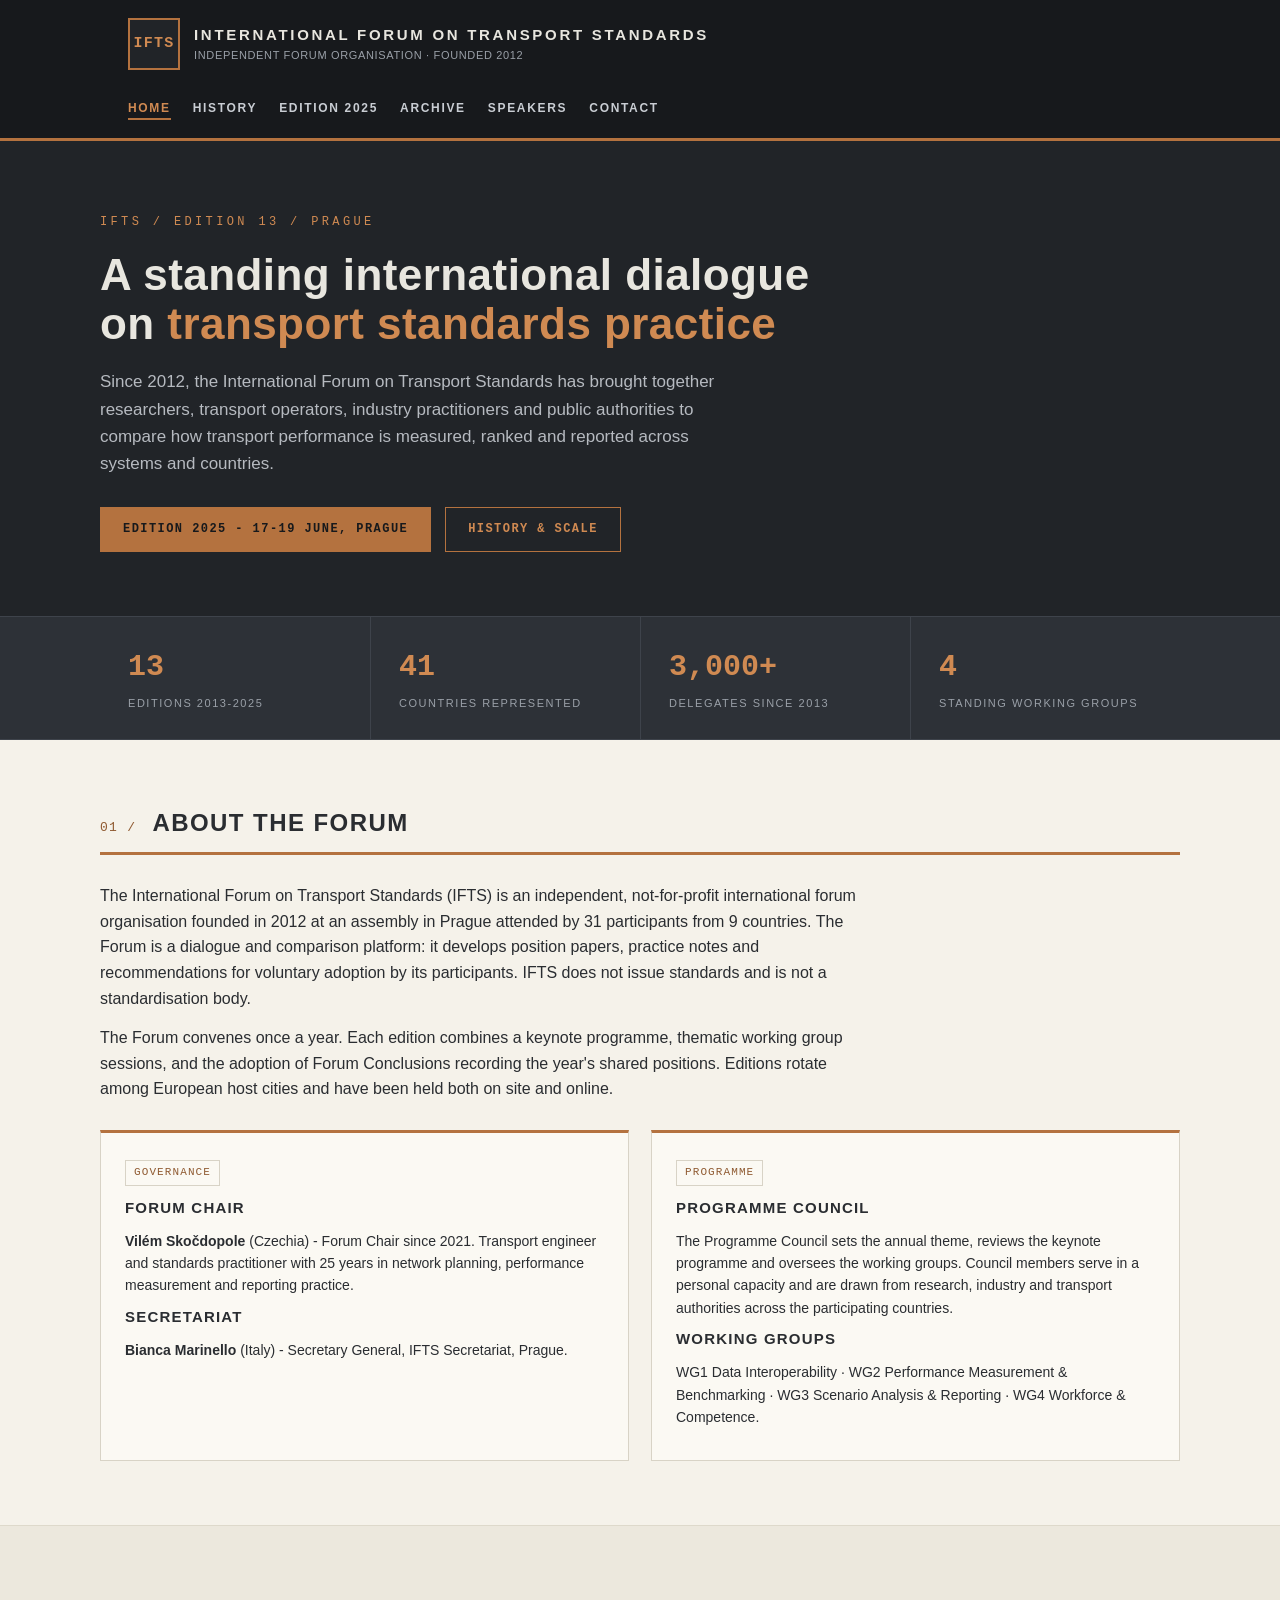
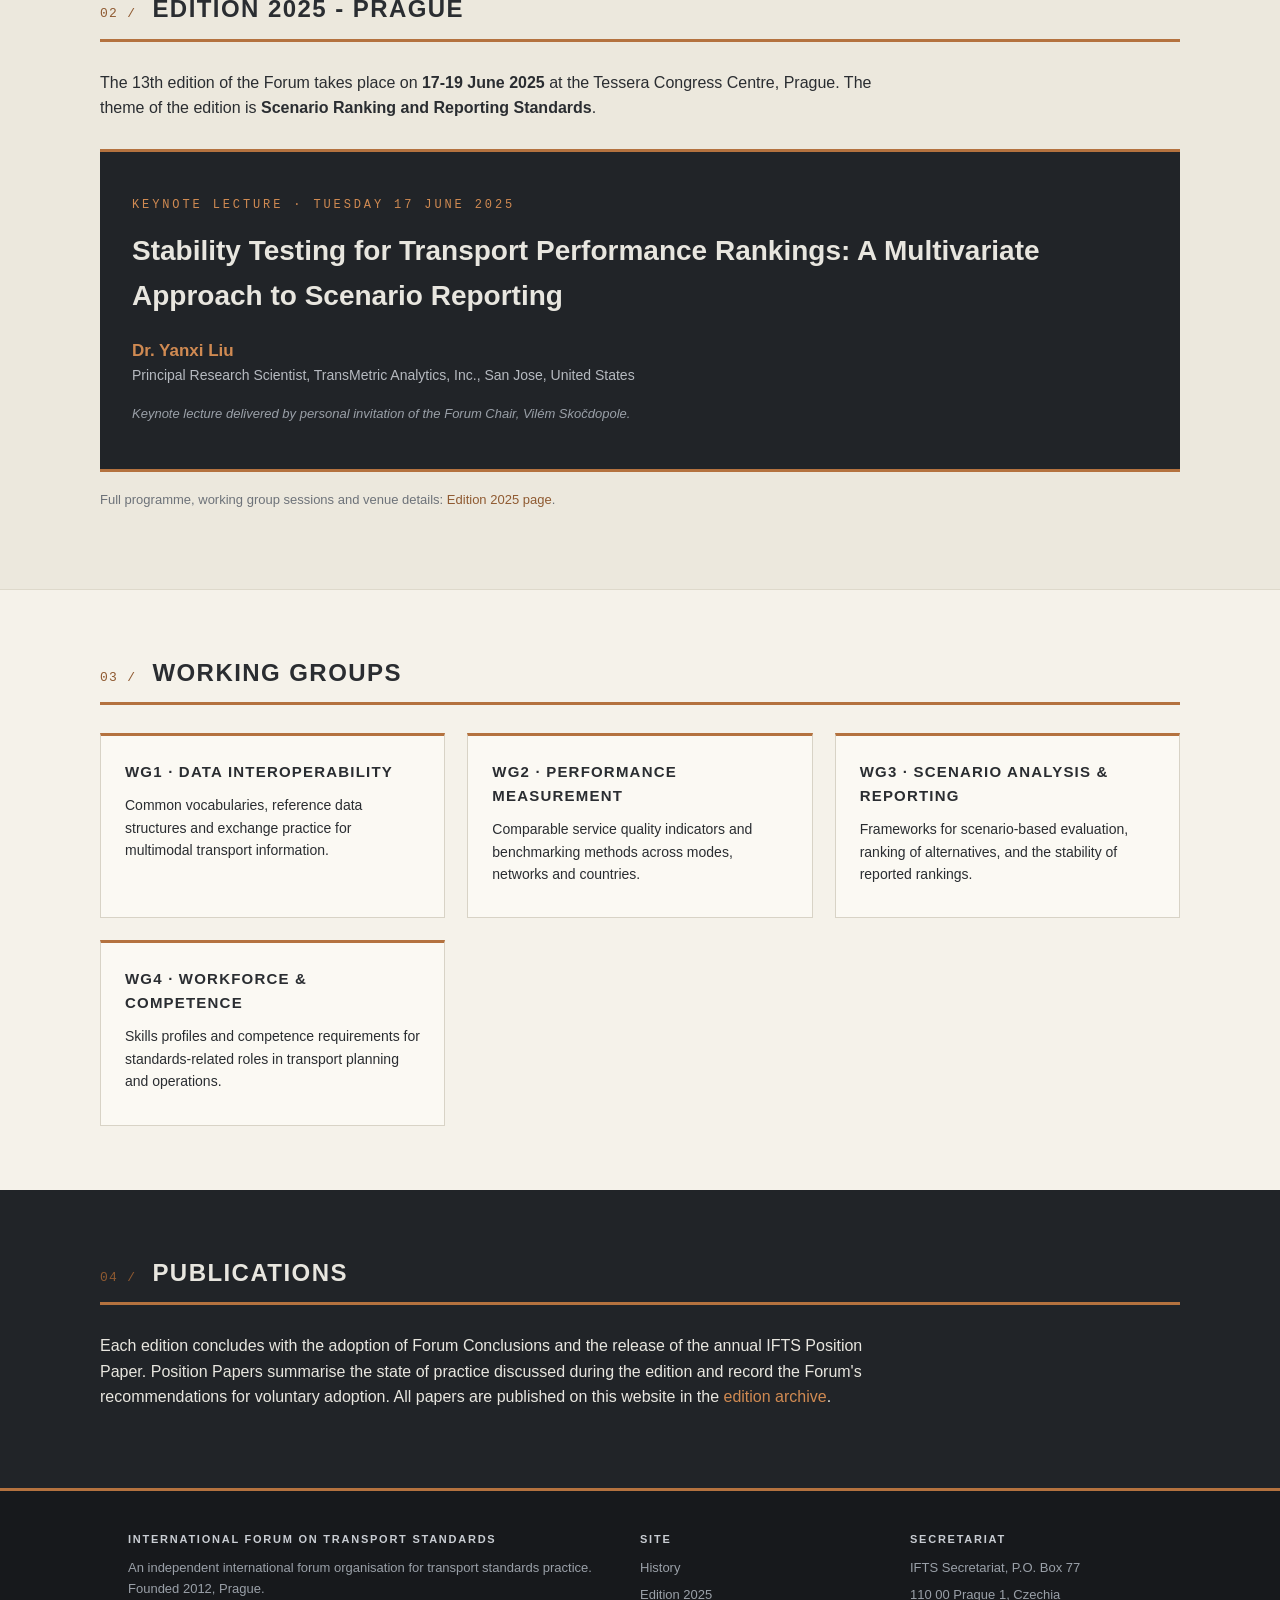
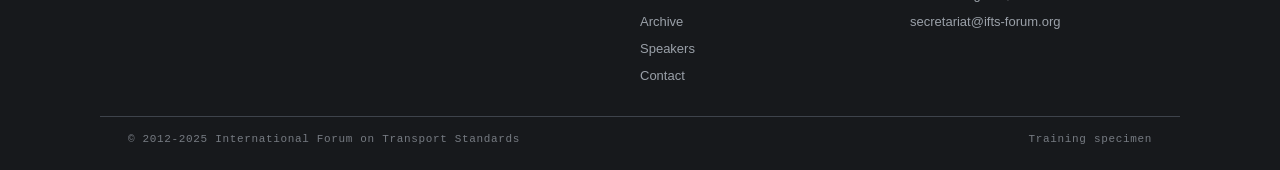
==== index.html @ 8f49fde5 "IFTS fictional forum site: 6 pages, noindex, CNAME ifts-forum.org" ====
<!DOCTYPE html>
<html lang="en">
<head>
  <meta charset="UTF-8">
  <meta name="robots" content="noindex, nofollow">
  <meta name="viewport" content="width=device-width, initial-scale=1.0">
  <title>IFTS - International Forum on Transport Standards</title>
  <meta name="description" content="International Forum on Transport Standards (IFTS) - an independent international forum organisation for transport standards practice. 13th edition, 17-19 June 2025, Prague.">
  <link rel="icon" type="image/svg+xml" href="favicon.svg">
  <link rel="stylesheet" href="style.css">
</head>
<body>

<header class="site-header">
  <div class="header-inner">
    <a class="brand" href="index.html">
      <div class="brand-mark">IFTS</div>
      <div class="brand-text">
        <div class="brand-name">International Forum on Transport Standards</div>
        <div class="brand-sub">Independent forum organisation &middot; Founded 2012</div>
      </div>
    </a>
    <nav class="site-nav">
      <ul>
        <li><a href="index.html" class="active">Home</a></li>
        <li><a href="history/">History</a></li>
        <li><a href="2025/">Edition 2025</a></li>
        <li><a href="archive/">Archive</a></li>
        <li><a href="speakers/">Speakers</a></li>
        <li><a href="contact/">Contact</a></li>
      </ul>
    </nav>
  </div>
</header>

<section class="hero">
  <div class="hero-inner">
    <div class="hero-kicker">IFTS / Edition 13 / Prague</div>
    <h1>A standing international dialogue on <span class="copper">transport standards practice</span></h1>
    <p class="lede">Since 2012, the International Forum on Transport Standards has brought together researchers, transport operators, industry practitioners and public authorities to compare how transport performance is measured, ranked and reported across systems and countries.</p>
    <div class="hero-actions">
      <a class="btn btn-solid" href="2025/">Edition 2025 - 17-19 June, Prague</a>
      <a class="btn" href="history/">History &amp; scale</a>
    </div>
  </div>
</section>

<div class="stats-strip">
  <div class="stats-inner">
    <div class="stat"><div class="num">13</div><div class="lbl">Editions 2013-2025</div></div>
    <div class="stat"><div class="num">41</div><div class="lbl">Countries represented</div></div>
    <div class="stat"><div class="num">3,000+</div><div class="lbl">Delegates since 2013</div></div>
    <div class="stat"><div class="num">4</div><div class="lbl">Standing working groups</div></div>
  </div>
</div>

<section class="section">
  <div class="section-inner">
    <div class="section-head">
      <span class="section-index">01 /</span>
      <h2 class="section-title">About the Forum</h2>
    </div>
    <p>The International Forum on Transport Standards (IFTS) is an independent, not-for-profit international forum organisation founded in 2012 at an assembly in Prague attended by 31 participants from 9 countries. The Forum is a dialogue and comparison platform: it develops position papers, practice notes and recommendations for voluntary adoption by its participants. IFTS does not issue standards and is not a standardisation body.</p>
    <p>The Forum convenes once a year. Each edition combines a keynote programme, thematic working group sessions, and the adoption of Forum Conclusions recording the year's shared positions. Editions rotate among European host cities and have been held both on site and online.</p>
    <div class="grid-2" style="margin-top: 28px;">
      <div class="card">
        <span class="tag">Governance</span>
        <h3>Forum Chair</h3>
        <p><strong>Vil&eacute;m Sko&#269;dopole</strong> (Czechia) - Forum Chair since 2021. Transport engineer and standards practitioner with 25 years in network planning, performance measurement and reporting practice.</p>
        <h3>Secretariat</h3>
        <p><strong>Bianca Marinello</strong> (Italy) - Secretary General, IFTS Secretariat, Prague.</p>
      </div>
      <div class="card">
        <span class="tag">Programme</span>
        <h3>Programme Council</h3>
        <p>The Programme Council sets the annual theme, reviews the keynote programme and oversees the working groups. Council members serve in a personal capacity and are drawn from research, industry and transport authorities across the participating countries.</p>
        <h3>Working groups</h3>
        <p>WG1 Data Interoperability &middot; WG2 Performance Measurement &amp; Benchmarking &middot; WG3 Scenario Analysis &amp; Reporting &middot; WG4 Workforce &amp; Competence.</p>
      </div>
    </div>
  </div>
</section>

<section class="section section-alt">
  <div class="section-inner">
    <div class="section-head">
      <span class="section-index">02 /</span>
      <h2 class="section-title">Edition 2025 - Prague</h2>
    </div>
    <p>The 13th edition of the Forum takes place on <strong>17-19 June 2025</strong> at the Tessera Congress Centre, Prague. The theme of the edition is <strong>Scenario Ranking and Reporting Standards</strong>.</p>
    <div class="keynote" style="margin-top: 28px;">
      <div class="k-label">Keynote lecture &middot; Tuesday 17 June 2025</div>
      <h2>Stability Testing for Transport Performance Rankings: A Multivariate Approach to Scenario Reporting</h2>
      <div class="k-person">Dr. Yanxi Liu</div>
      <div class="k-affil">Principal Research Scientist, TransMetric Analytics, Inc., San Jose, United States</div>
      <div class="k-note">Keynote lecture delivered by personal invitation of the Forum Chair, Vil&eacute;m Sko&#269;dopole.</div>
    </div>
    <p class="small muted" style="margin-top: 18px;">Full programme, working group sessions and venue details: <a href="2025/">Edition 2025 page</a>.</p>
  </div>
</section>

<section class="section">
  <div class="section-inner">
    <div class="section-head">
      <span class="section-index">03 /</span>
      <h2 class="section-title">Working Groups</h2>
    </div>
    <div class="grid-3">
      <div class="card">
        <h3>WG1 &middot; Data Interoperability</h3>
        <p>Common vocabularies, reference data structures and exchange practice for multimodal transport information.</p>
      </div>
      <div class="card">
        <h3>WG2 &middot; Performance Measurement</h3>
        <p>Comparable service quality indicators and benchmarking methods across modes, networks and countries.</p>
      </div>
      <div class="card">
        <h3>WG3 &middot; Scenario Analysis &amp; Reporting</h3>
        <p>Frameworks for scenario-based evaluation, ranking of alternatives, and the stability of reported rankings.</p>
      </div>
      <div class="card">
        <h3>WG4 &middot; Workforce &amp; Competence</h3>
        <p>Skills profiles and competence requirements for standards-related roles in transport planning and operations.</p>
      </div>
    </div>
  </div>
</section>

<section class="section section-dark">
  <div class="section-inner">
    <div class="section-head">
      <span class="section-index">04 /</span>
      <h2 class="section-title">Publications</h2>
    </div>
    <p>Each edition concludes with the adoption of Forum Conclusions and the release of the annual IFTS Position Paper. Position Papers summarise the state of practice discussed during the edition and record the Forum's recommendations for voluntary adoption. All papers are published on this website in the <a href="archive/" style="color:#d08a52;">edition archive</a>.</p>
  </div>
</section>

<footer class="site-footer">
  <div class="footer-inner">
    <div>
      <h4>International Forum on Transport Standards</h4>
      <p>An independent international forum organisation for transport standards practice. Founded 2012, Prague.</p>
    </div>
    <div>
      <h4>Site</h4>
      <ul>
        <li><a href="history/">History</a></li>
        <li><a href="2025/">Edition 2025</a></li>
        <li><a href="archive/">Archive</a></li>
        <li><a href="speakers/">Speakers</a></li>
        <li><a href="contact/">Contact</a></li>
      </ul>
    </div>
    <div>
      <h4>Secretariat</h4>
      <ul>
        <li>IFTS Secretariat, P.O. Box 77</li>
        <li>110 00 Prague 1, Czechia</li>
        <li><a href="mailto:secretariat@ifts-forum.org">secretariat@ifts-forum.org</a></li>
      </ul>
    </div>
  </div>
  <div class="footer-bottom">
    <span>&copy; 2012-2025 International Forum on Transport Standards</span>
    <span>Training specimen</span>
  </div>
</footer>

</body>
</html>
---- style.css ----
/* IFTS - International Forum on Transport Standards
   Design system: dark graphite + copper. Independent of all sibling sites. */

:root {
  --ink: #212428;
  --ink-2: #17191c;
  --ink-soft: #2d3137;
  --line: #3e434b;
  --paper: #f5f2ea;
  --paper-soft: #ece8dd;
  --card: #fbf9f3;
  --copper: #b4723f;
  --copper-bright: #d08a52;
  --copper-dim: #8f5a31;
  --text: #2a2d31;
  --muted: #6d7279;
  --mono: "SF Mono", "Menlo", "Consolas", monospace;
  --sans: "Avenir Next", "Segoe UI", "Helvetica Neue", Helvetica, Arial, sans-serif;
}

* { margin: 0; padding: 0; box-sizing: border-box; }

html { scroll-behavior: smooth; }

body {
  font-family: var(--sans);
  background: var(--paper);
  color: var(--text);
  line-height: 1.6;
  font-size: 16px;
}

a { color: var(--copper-dim); text-decoration: none; }
a:hover { color: var(--copper-bright); }

/* ---------- Header ---------- */

.site-header {
  background: var(--ink-2);
  border-bottom: 3px solid var(--copper);
}

.header-inner {
  max-width: 1080px;
  margin: 0 auto;
  padding: 18px 28px;
  display: flex;
  align-items: center;
  justify-content: space-between;
  gap: 24px;
  flex-wrap: wrap;
}

.brand { display: flex; align-items: center; gap: 14px; }

.brand-mark {
  width: 52px; height: 52px;
  border: 2px solid var(--copper);
  display: flex; align-items: center; justify-content: center;
  font-family: var(--mono);
  font-weight: 700;
  font-size: 15px;
  letter-spacing: 0.08em;
  color: var(--copper-bright);
  background: var(--ink);
}

.brand-text .brand-name {
  font-size: 15px;
  font-weight: 700;
  letter-spacing: 0.18em;
  color: #e8e6df;
  text-transform: uppercase;
}

.brand-text .brand-sub {
  font-size: 11px;
  letter-spacing: 0.06em;
  color: #9aa0a8;
  text-transform: uppercase;
}

.site-nav ul {
  list-style: none;
  display: flex;
  gap: 22px;
  flex-wrap: wrap;
}

.site-nav a {
  color: #c9cdd3;
  font-size: 12px;
  font-weight: 600;
  letter-spacing: 0.14em;
  text-transform: uppercase;
  padding-bottom: 3px;
  border-bottom: 2px solid transparent;
}

.site-nav a:hover { color: var(--copper-bright); }
.site-nav a.active { color: var(--copper-bright); border-bottom-color: var(--copper); }

/* ---------- Hero ---------- */

.hero {
  background: var(--ink);
  color: #e8e6df;
  padding: 72px 28px 64px;
}

.hero-inner { max-width: 1080px; margin: 0 auto; }

.hero-kicker {
  font-family: var(--mono);
  font-size: 12px;
  letter-spacing: 0.28em;
  text-transform: uppercase;
  color: var(--copper-bright);
  margin-bottom: 18px;
}

.hero h1 {
  font-size: 44px;
  line-height: 1.12;
  font-weight: 700;
  letter-spacing: 0.01em;
  max-width: 760px;
}

.hero h1 .copper { color: var(--copper-bright); }

.hero p.lede {
  margin-top: 20px;
  max-width: 640px;
  color: #b6bac0;
  font-size: 17px;
}

.hero-actions { margin-top: 30px; display: flex; gap: 14px; flex-wrap: wrap; }

.btn {
  display: inline-block;
  font-family: var(--mono);
  font-size: 12px;
  font-weight: 700;
  letter-spacing: 0.12em;
  text-transform: uppercase;
  padding: 12px 22px;
  border: 1px solid var(--copper);
  color: var(--copper-bright);
  background: transparent;
}

.btn:hover { background: var(--copper); color: #17191c; }

.btn-solid { background: var(--copper); color: #17191c; }
.btn-solid:hover { background: var(--copper-bright); }

/* ---------- Stats strip ---------- */

.stats-strip {
  background: var(--ink-soft);
  border-top: 1px solid var(--line);
  border-bottom: 1px solid var(--line);
}

.stats-inner {
  max-width: 1080px;
  margin: 0 auto;
  display: grid;
  grid-template-columns: repeat(4, 1fr);
}

.stat { padding: 26px 28px; border-left: 1px solid var(--line); }
.stat:first-child { border-left: none; }

.stat .num {
  font-family: var(--mono);
  font-size: 30px;
  font-weight: 700;
  color: var(--copper-bright);
}

.stat .lbl {
  font-size: 11px;
  letter-spacing: 0.14em;
  text-transform: uppercase;
  color: #9aa0a8;
  margin-top: 4px;
}

/* ---------- Sections ---------- */

.section { padding: 64px 28px; }

.section-alt { background: var(--paper-soft); border-top: 1px solid #ded9cb; border-bottom: 1px solid #ded9cb; }

.section-dark { background: var(--ink); color: #e8e6df; }

.section-inner { max-width: 1080px; margin: 0 auto; }

.section-head {
  display: flex;
  align-items: baseline;
  gap: 16px;
  border-bottom: 3px solid var(--copper);
  padding-bottom: 10px;
  margin-bottom: 28px;
}

.section-index {
  font-family: var(--mono);
  font-size: 13px;
  color: var(--copper-dim);
  letter-spacing: 0.1em;
}

.section-title {
  font-size: 24px;
  font-weight: 700;
  letter-spacing: 0.06em;
  text-transform: uppercase;
  color: var(--text);
}

.section-dark .section-title { color: #e8e6df; }

.section p { max-width: 780px; margin-bottom: 14px; }

/* ---------- Cards & grids ---------- */

.grid-2 { display: grid; grid-template-columns: 1fr 1fr; gap: 22px; }
.grid-3 { display: grid; grid-template-columns: repeat(3, 1fr); gap: 22px; }

.card {
  background: var(--card);
  border: 1px solid #d8d3c6;
  border-top: 3px solid var(--copper);
  padding: 24px;
}

.card-dark {
  background: var(--ink-soft);
  border: 1px solid var(--line);
  border-top: 3px solid var(--copper);
  padding: 24px;
}

.card h3 {
  font-size: 15px;
  letter-spacing: 0.08em;
  text-transform: uppercase;
  color: var(--text);
  margin-bottom: 10px;
}

.card-dark h3 { color: #e8e6df; }

.card p { font-size: 14px; margin-bottom: 8px; }

.tag {
  display: inline-block;
  font-family: var(--mono);
  font-size: 11px;
  letter-spacing: 0.1em;
  text-transform: uppercase;
  color: var(--copper-dim);
  border: 1px solid #d8d3c6;
  padding: 3px 8px;
  margin-bottom: 10px;
}

/* ---------- Tables ---------- */

.table-wrap { overflow-x: auto; }

table.standard {
  width: 100%;
  border-collapse: collapse;
  font-size: 14px;
}

table.standard th {
  font-family: var(--mono);
  font-size: 11px;
  letter-spacing: 0.12em;
  text-transform: uppercase;
  text-align: left;
  color: #e8e6df;
  background: var(--ink-soft);
  padding: 12px 14px;
  border-bottom: 3px solid var(--copper);
}

table.standard td {
  padding: 12px 14px;
  border-bottom: 1px solid #ded9cb;
  vertical-align: top;
}

table.standard tr:nth-child(even) td { background: var(--card); }

td .year {
  font-family: var(--mono);
  font-weight: 700;
  color: var(--copper-dim);
}

/* ---------- Keynote block ---------- */

.keynote {
  background: var(--ink);
  color: #e8e6df;
  border-top: 3px solid var(--copper);
  border-bottom: 3px solid var(--copper);
  padding: 44px 32px;
}

.keynote .k-label {
  font-family: var(--mono);
  font-size: 12px;
  letter-spacing: 0.24em;
  text-transform: uppercase;
  color: var(--copper-bright);
}

.keynote h2 { font-size: 28px; margin: 14px 0 6px; }

.keynote .k-person {
  font-size: 17px;
  color: var(--copper-bright);
  font-weight: 700;
  margin-top: 18px;
}

.keynote .k-affil { font-size: 14px; color: #b6bac0; }

.keynote .k-note {
  margin-top: 18px;
  font-size: 13px;
  color: #9aa0a8;
  font-style: italic;
}

/* ---------- Program ---------- */

.program-day { margin-bottom: 26px; }

.program-day h3 {
  font-size: 15px;
  letter-spacing: 0.1em;
  text-transform: uppercase;
  padding: 10px 14px;
  background: var(--ink-soft);
  color: #e8e6df;
  border-left: 4px solid var(--copper);
}

.program-day table td:first-child {
  font-family: var(--mono);
  font-size: 13px;
  color: var(--copper-dim);
  white-space: nowrap;
  width: 110px;
}

/* ---------- Contact ---------- */

.contact-block {
  background: var(--card);
  border: 1px solid #d8d3c6;
  border-top: 3px solid var(--copper);
  padding: 28px;
  margin-bottom: 22px;
}

.contact-block h3 {
  font-size: 14px;
  letter-spacing: 0.1em;
  text-transform: uppercase;
  margin-bottom: 12px;
}

.contact-block .mono { font-family: var(--mono); font-size: 14px; }

/* ---------- Footer ---------- */

.site-footer {
  background: var(--ink-2);
  color: #9aa0a8;
  border-top: 3px solid var(--copper);
  font-size: 13px;
}

.footer-inner {
  max-width: 1080px;
  margin: 0 auto;
  padding: 40px 28px 24px;
  display: grid;
  grid-template-columns: 2fr 1fr 1fr;
  gap: 28px;
}

.footer-inner h4 {
  font-size: 11px;
  letter-spacing: 0.16em;
  text-transform: uppercase;
  color: #c9cdd3;
  margin-bottom: 10px;
}

.footer-inner a { color: #9aa0a8; }
.footer-inner a:hover { color: var(--copper-bright); }
.footer-inner ul { list-style: none; }
.footer-inner li { margin-bottom: 6px; }

.footer-bottom {
  border-top: 1px solid var(--line);
  max-width: 1080px;
  margin: 0 auto;
  padding: 14px 28px 22px;
  display: flex;
  justify-content: space-between;
  gap: 16px;
  flex-wrap: wrap;
  font-family: var(--mono);
  font-size: 11px;
  letter-spacing: 0.06em;
  color: #767b82;
}

/* ---------- Utilities ---------- */

.muted { color: var(--muted); }
.mono { font-family: var(--mono); }
.small { font-size: 13px; }
.mt-0 { margin-top: 0; }
.mb-0 { margin-bottom: 0; }

@media (max-width: 860px) {
  .stats-inner { grid-template-columns: repeat(2, 1fr); }
  .grid-2, .grid-3 { grid-template-columns: 1fr; }
  .footer-inner { grid-template-columns: 1fr; }
  .hero h1 { font-size: 32px; }
}
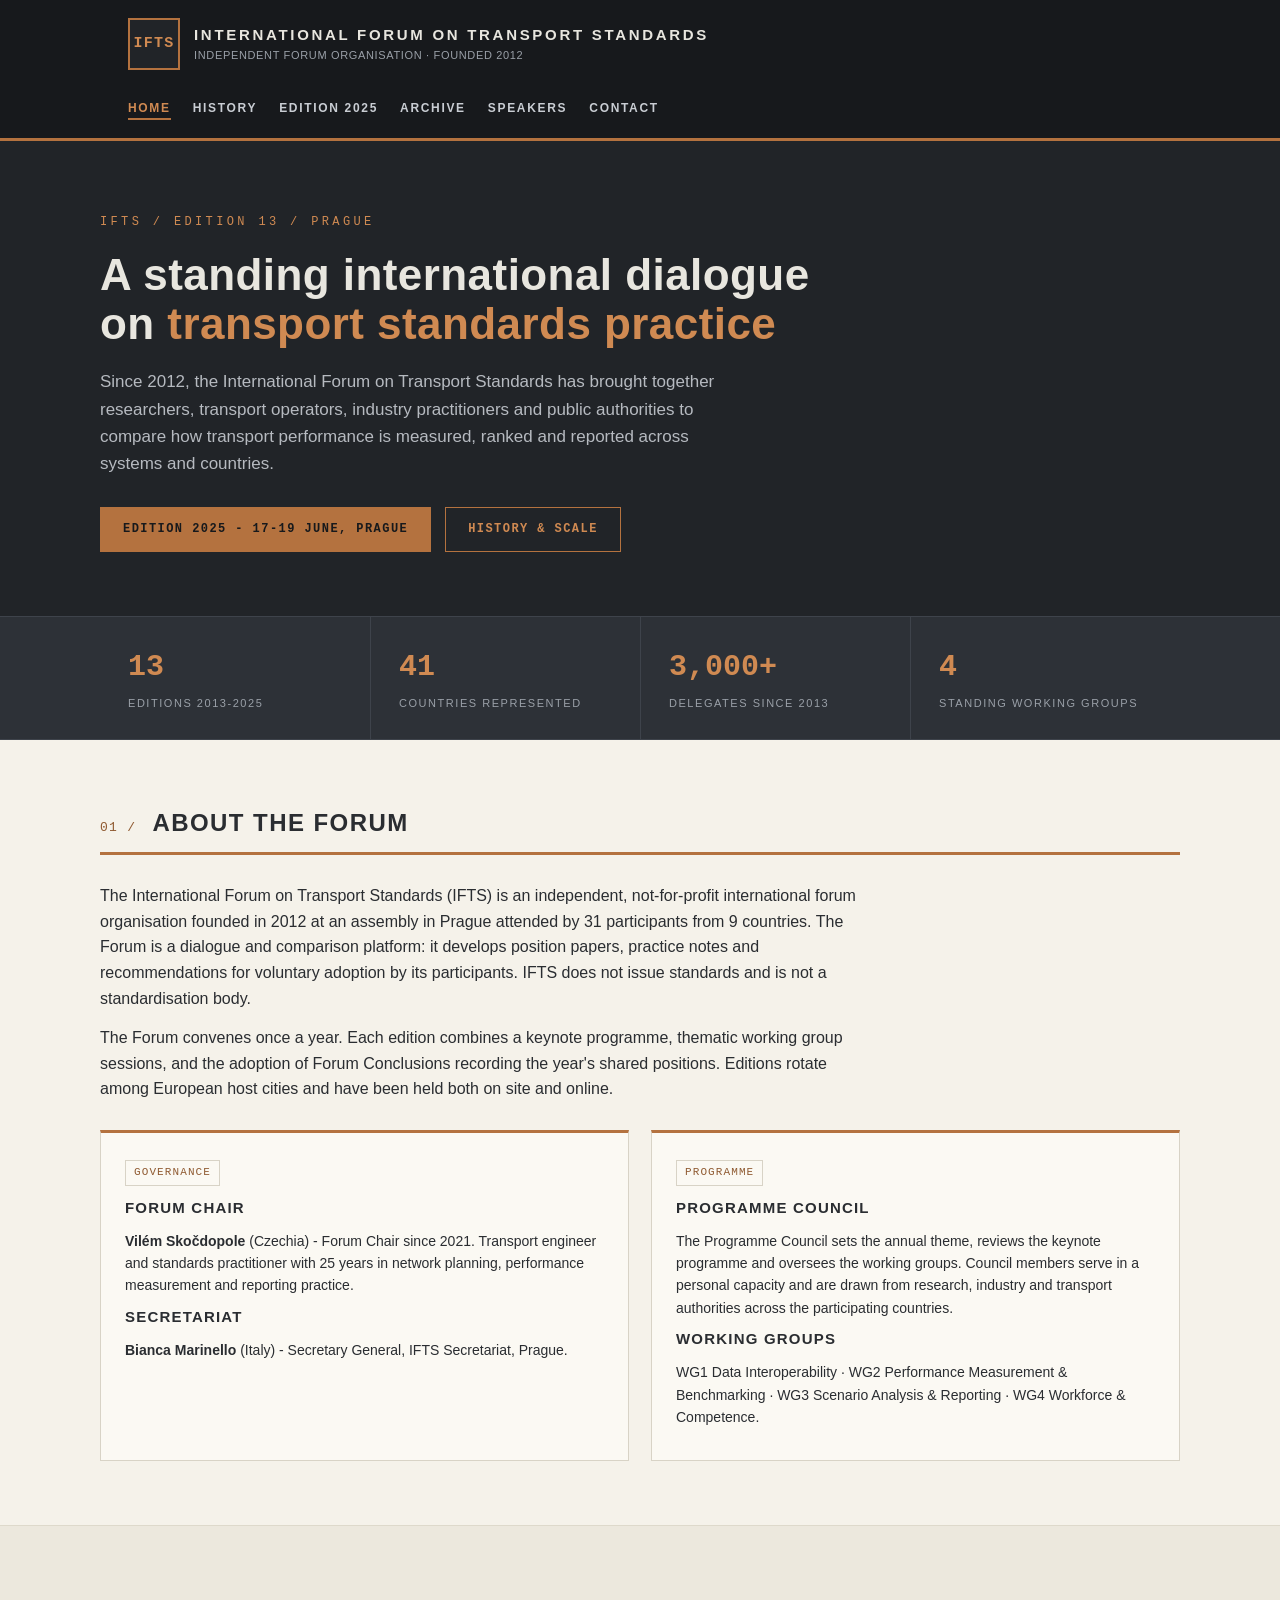
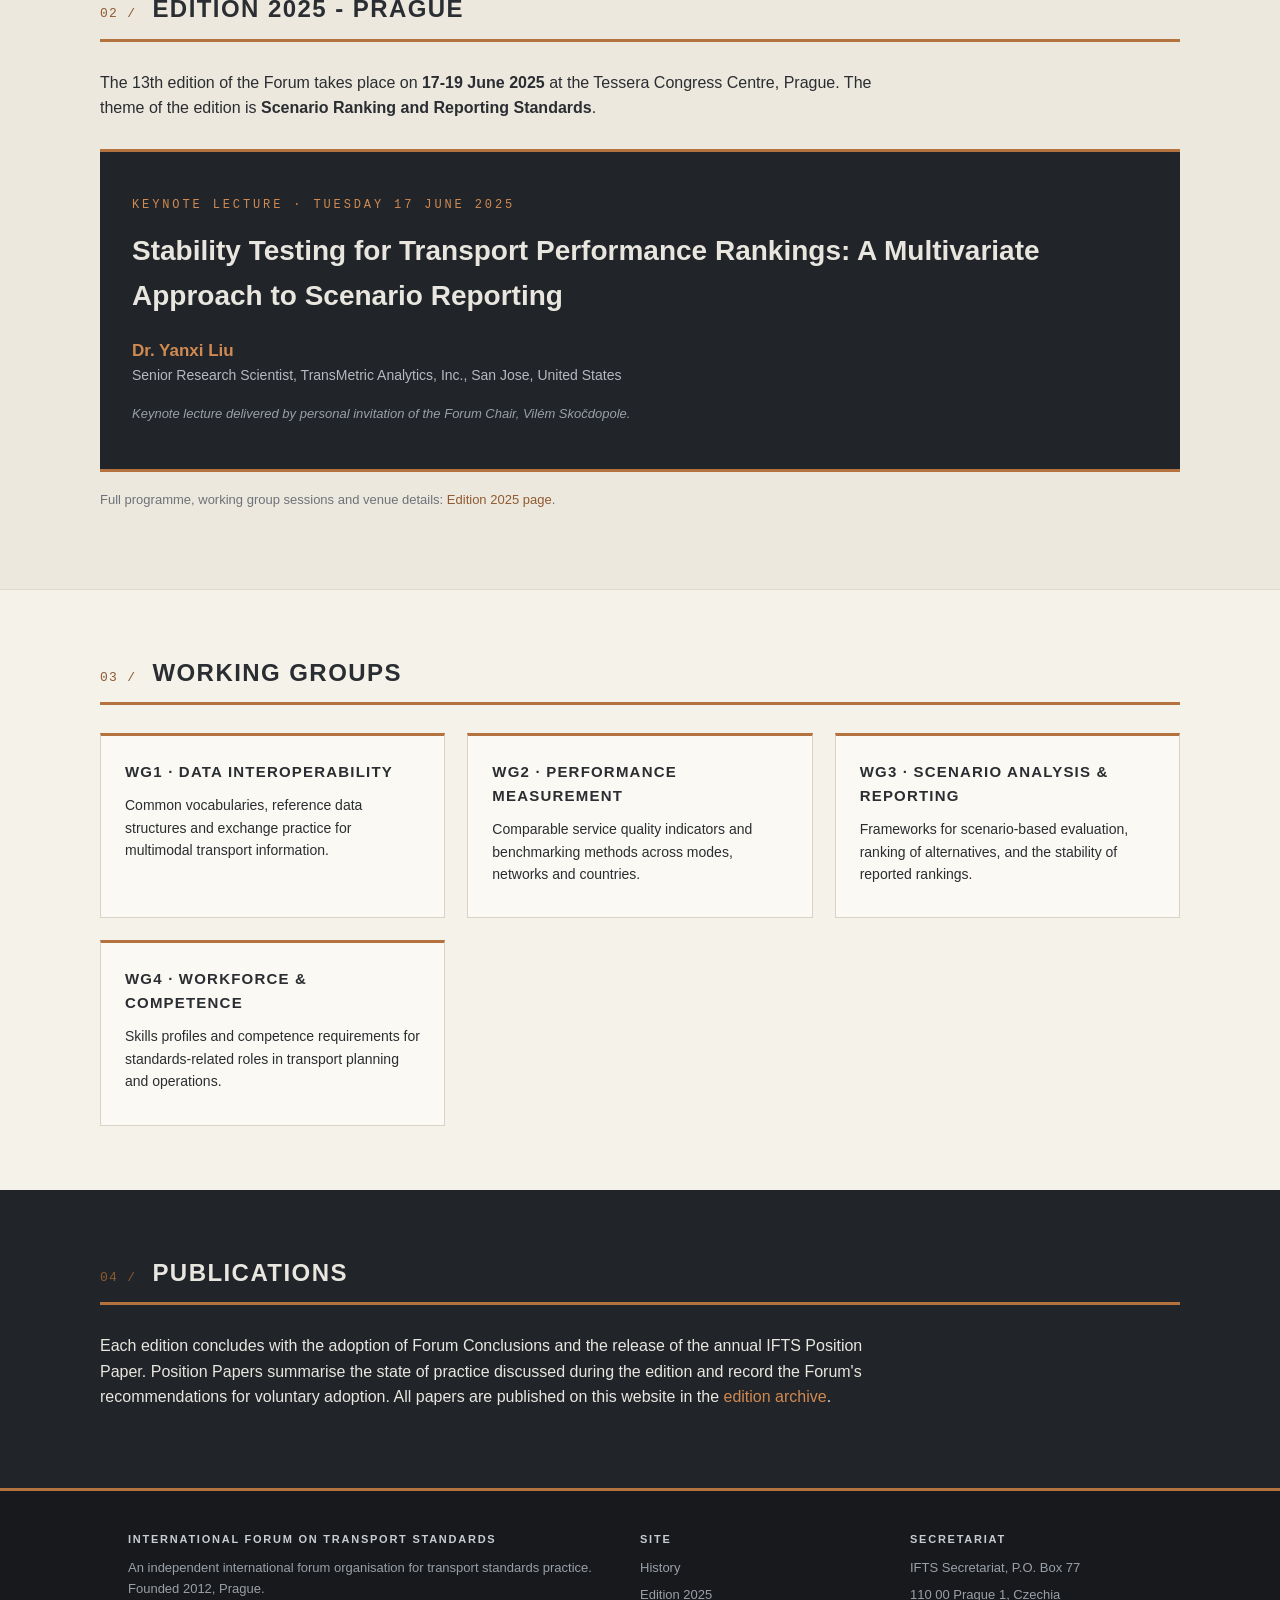
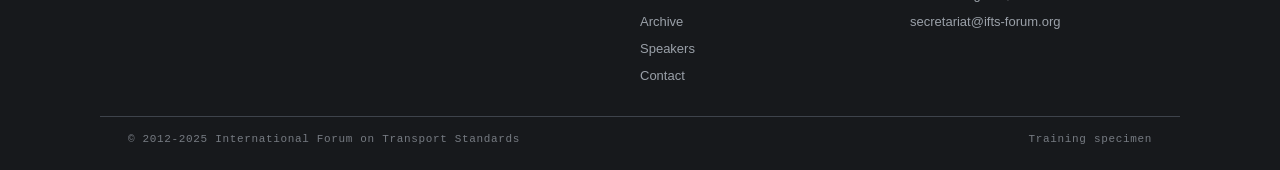
==== commit 02813b76: "Title fix: Principal Research Scientist -> Senior Research Scientist (Principal effective 2027-01-01" ====
--- a/index.html
+++ b/index.html
@@ -92,7 +92,7 @@
       <div class="k-label">Keynote lecture &middot; Tuesday 17 June 2025</div>
       <h2>Stability Testing for Transport Performance Rankings: A Multivariate Approach to Scenario Reporting</h2>
       <div class="k-person">Dr. Yanxi Liu</div>
-      <div class="k-affil">Principal Research Scientist, TransMetric Analytics, Inc., San Jose, United States</div>
+      <div class="k-affil">Senior Research Scientist, TransMetric Analytics, Inc., San Jose, United States</div>
       <div class="k-note">Keynote lecture delivered by personal invitation of the Forum Chair, Vil&eacute;m Sko&#269;dopole.</div>
     </div>
     <p class="small muted" style="margin-top: 18px;">Full programme, working group sessions and venue details: <a href="2025/">Edition 2025 page</a>.</p>
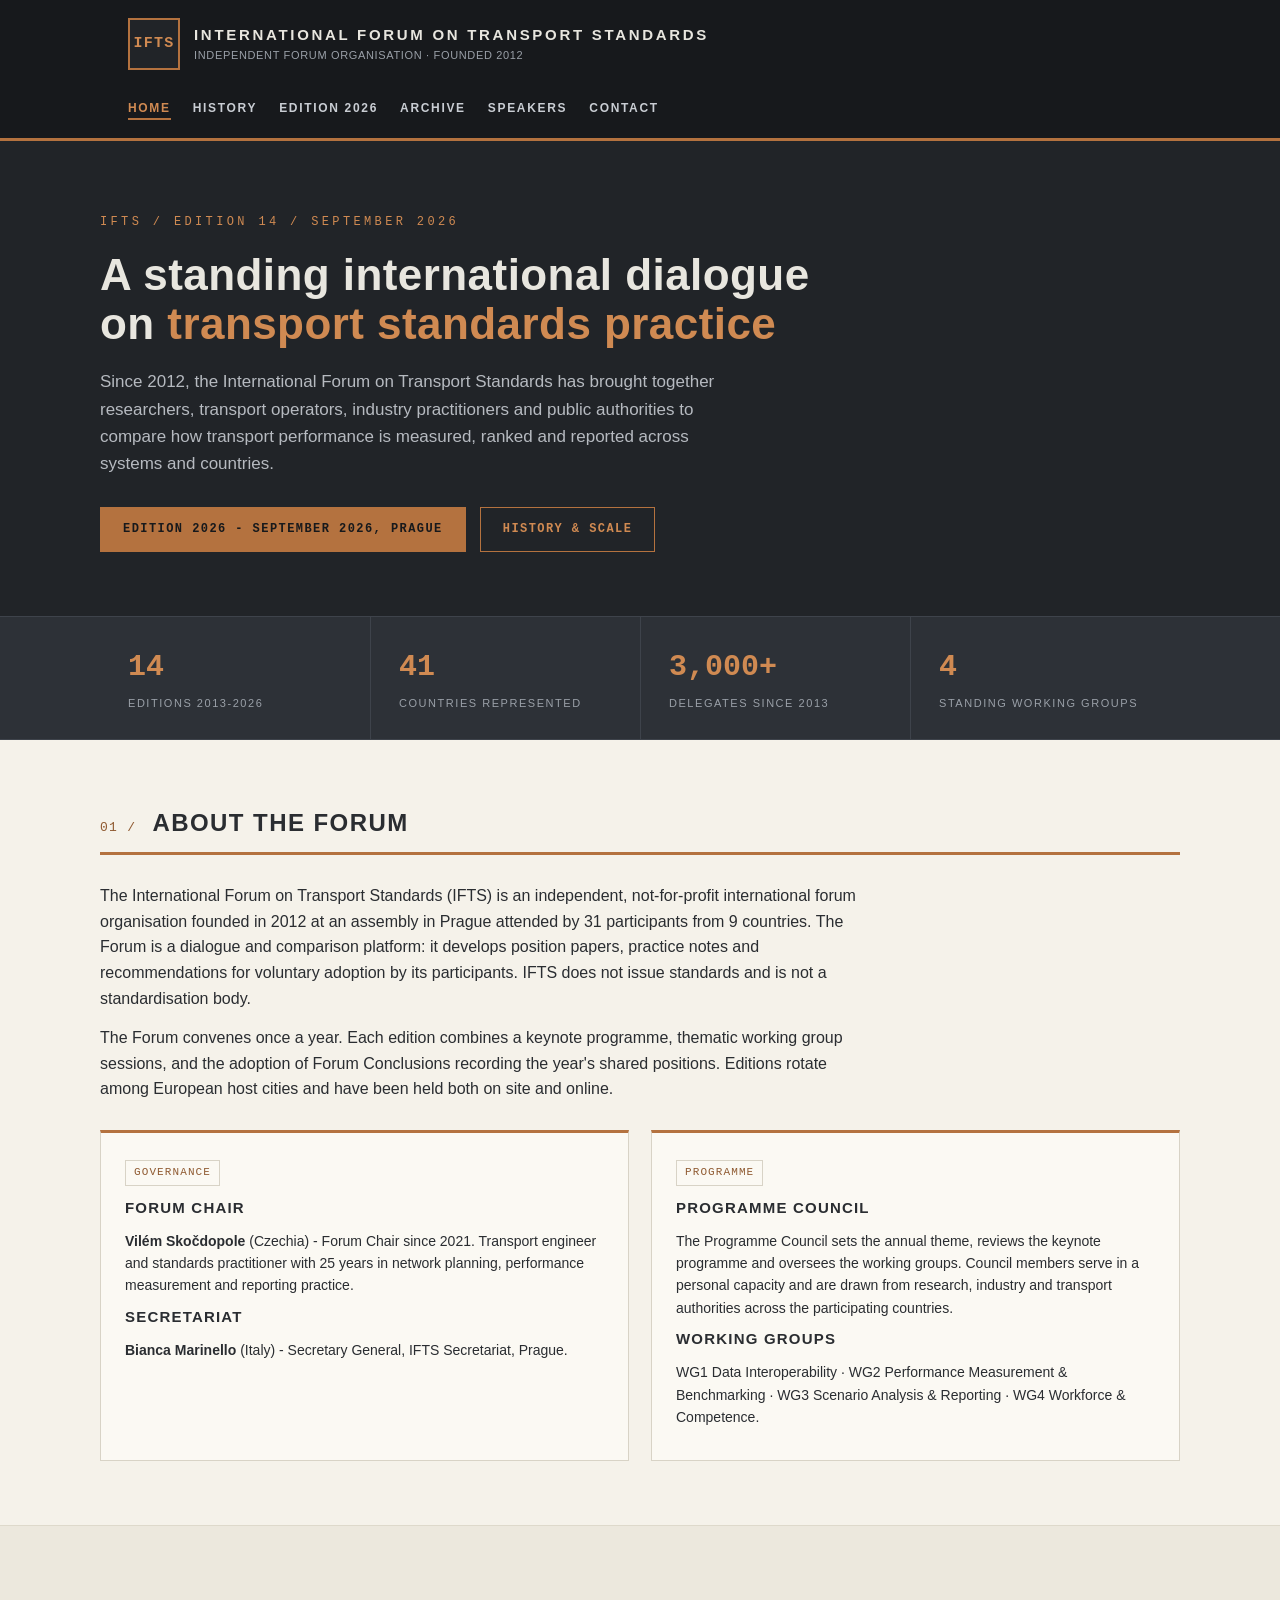
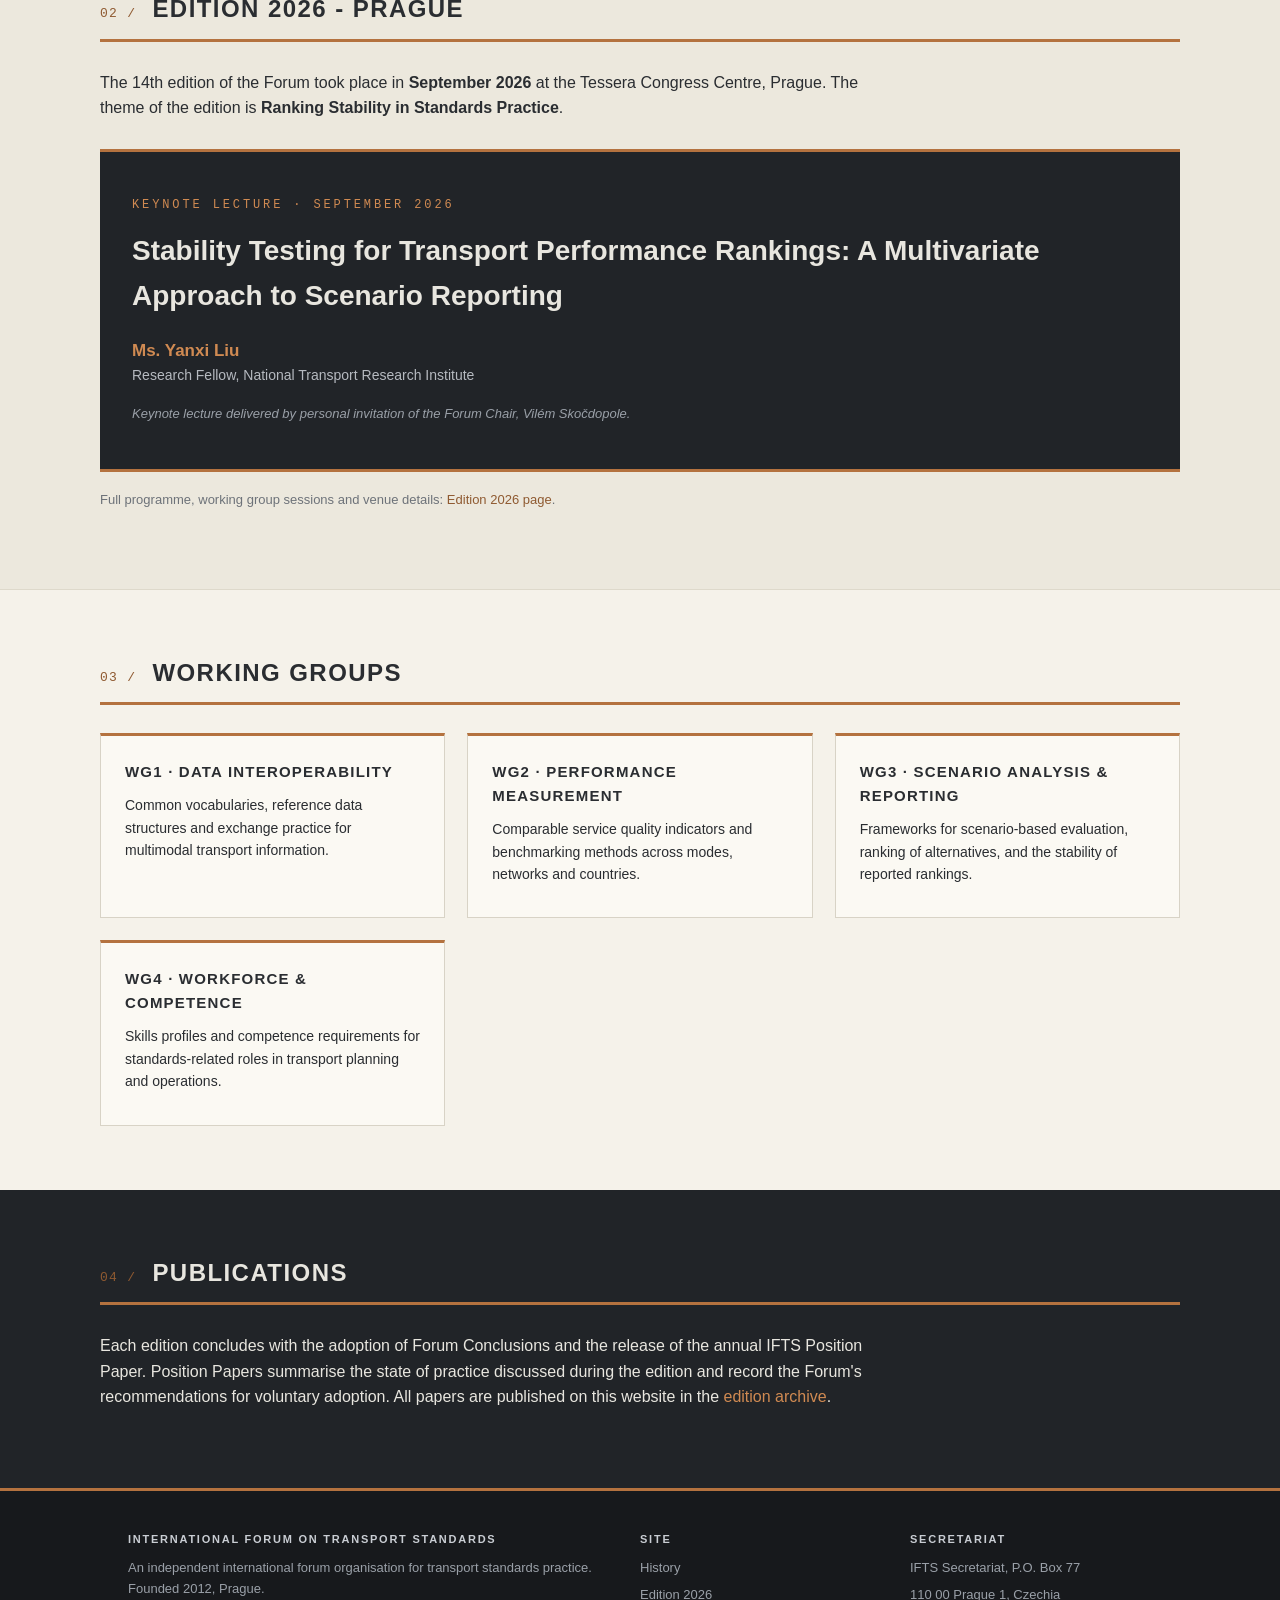
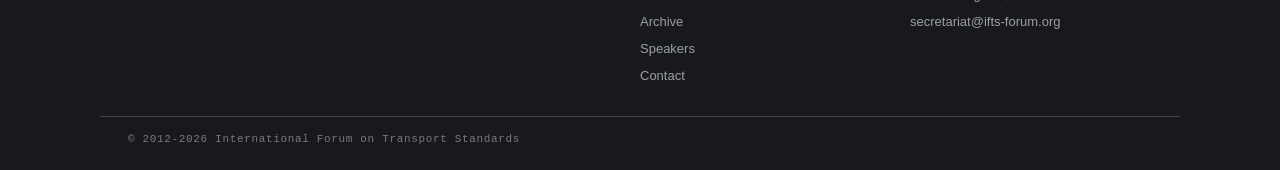
==== commit 11efbd80: "v2 rework: keynote moves to Edition 2026 (September 2026, 14th edition, Ms. Yanxi Liu / National Tra" ====
--- a/index.html
+++ b/index.html
@@ -5,7 +5,7 @@
   <meta name="robots" content="noindex, nofollow">
   <meta name="viewport" content="width=device-width, initial-scale=1.0">
   <title>IFTS - International Forum on Transport Standards</title>
-  <meta name="description" content="International Forum on Transport Standards (IFTS) - an independent international forum organisation for transport standards practice. 13th edition, 17-19 June 2025, Prague.">
+  <meta name="description" content="International Forum on Transport Standards (IFTS) - an independent international forum organisation for transport standards practice. 14th edition, September 2026, Prague.">
   <link rel="icon" type="image/svg+xml" href="favicon.svg">
   <link rel="stylesheet" href="style.css">
 </head>
@@ -24,7 +24,7 @@
       <ul>
         <li><a href="index.html" class="active">Home</a></li>
         <li><a href="history/">History</a></li>
-        <li><a href="2025/">Edition 2025</a></li>
+        <li><a href="2026/">Edition 2026</a></li>
         <li><a href="archive/">Archive</a></li>
         <li><a href="speakers/">Speakers</a></li>
         <li><a href="contact/">Contact</a></li>
@@ -35,11 +35,11 @@
 
 <section class="hero">
   <div class="hero-inner">
-    <div class="hero-kicker">IFTS / Edition 13 / Prague</div>
+    <div class="hero-kicker">IFTS / Edition 14 / September 2026</div>
     <h1>A standing international dialogue on <span class="copper">transport standards practice</span></h1>
     <p class="lede">Since 2012, the International Forum on Transport Standards has brought together researchers, transport operators, industry practitioners and public authorities to compare how transport performance is measured, ranked and reported across systems and countries.</p>
     <div class="hero-actions">
-      <a class="btn btn-solid" href="2025/">Edition 2025 - 17-19 June, Prague</a>
+      <a class="btn btn-solid" href="2026/">Edition 2026 - September 2026, Prague</a>
       <a class="btn" href="history/">History &amp; scale</a>
     </div>
   </div>
@@ -47,7 +47,7 @@
 
 <div class="stats-strip">
   <div class="stats-inner">
-    <div class="stat"><div class="num">13</div><div class="lbl">Editions 2013-2025</div></div>
+    <div class="stat"><div class="num">14</div><div class="lbl">Editions 2013-2026</div></div>
     <div class="stat"><div class="num">41</div><div class="lbl">Countries represented</div></div>
     <div class="stat"><div class="num">3,000+</div><div class="lbl">Delegates since 2013</div></div>
     <div class="stat"><div class="num">4</div><div class="lbl">Standing working groups</div></div>
@@ -85,17 +85,17 @@
   <div class="section-inner">
     <div class="section-head">
       <span class="section-index">02 /</span>
-      <h2 class="section-title">Edition 2025 - Prague</h2>
+      <h2 class="section-title">Edition 2026 - Prague</h2>
     </div>
-    <p>The 13th edition of the Forum takes place on <strong>17-19 June 2025</strong> at the Tessera Congress Centre, Prague. The theme of the edition is <strong>Scenario Ranking and Reporting Standards</strong>.</p>
+    <p>The 14th edition of the Forum took place in <strong>September 2026</strong> at the Tessera Congress Centre, Prague. The theme of the edition is <strong>Ranking Stability in Standards Practice</strong>.</p>
     <div class="keynote" style="margin-top: 28px;">
-      <div class="k-label">Keynote lecture &middot; Tuesday 17 June 2025</div>
+      <div class="k-label">Keynote lecture &middot; September 2026</div>
       <h2>Stability Testing for Transport Performance Rankings: A Multivariate Approach to Scenario Reporting</h2>
-      <div class="k-person">Dr. Yanxi Liu</div>
-      <div class="k-affil">Senior Research Scientist, TransMetric Analytics, Inc., San Jose, United States</div>
+      <div class="k-person">Ms. Yanxi Liu</div>
+      <div class="k-affil">Research Fellow, National Transport Research Institute</div>
       <div class="k-note">Keynote lecture delivered by personal invitation of the Forum Chair, Vil&eacute;m Sko&#269;dopole.</div>
     </div>
-    <p class="small muted" style="margin-top: 18px;">Full programme, working group sessions and venue details: <a href="2025/">Edition 2025 page</a>.</p>
+    <p class="small muted" style="margin-top: 18px;">Full programme, working group sessions and venue details: <a href="2026/">Edition 2026 page</a>.</p>
   </div>
 </section>
 
@@ -146,7 +146,7 @@
       <h4>Site</h4>
       <ul>
         <li><a href="history/">History</a></li>
-        <li><a href="2025/">Edition 2025</a></li>
+        <li><a href="2026/">Edition 2026</a></li>
         <li><a href="archive/">Archive</a></li>
         <li><a href="speakers/">Speakers</a></li>
         <li><a href="contact/">Contact</a></li>
@@ -162,8 +162,7 @@
     </div>
   </div>
   <div class="footer-bottom">
-    <span>&copy; 2012-2025 International Forum on Transport Standards</span>
-    <span>Training specimen</span>
+    <span>&copy; 2012-2026 International Forum on Transport Standards</span>
   </div>
 </footer>
 
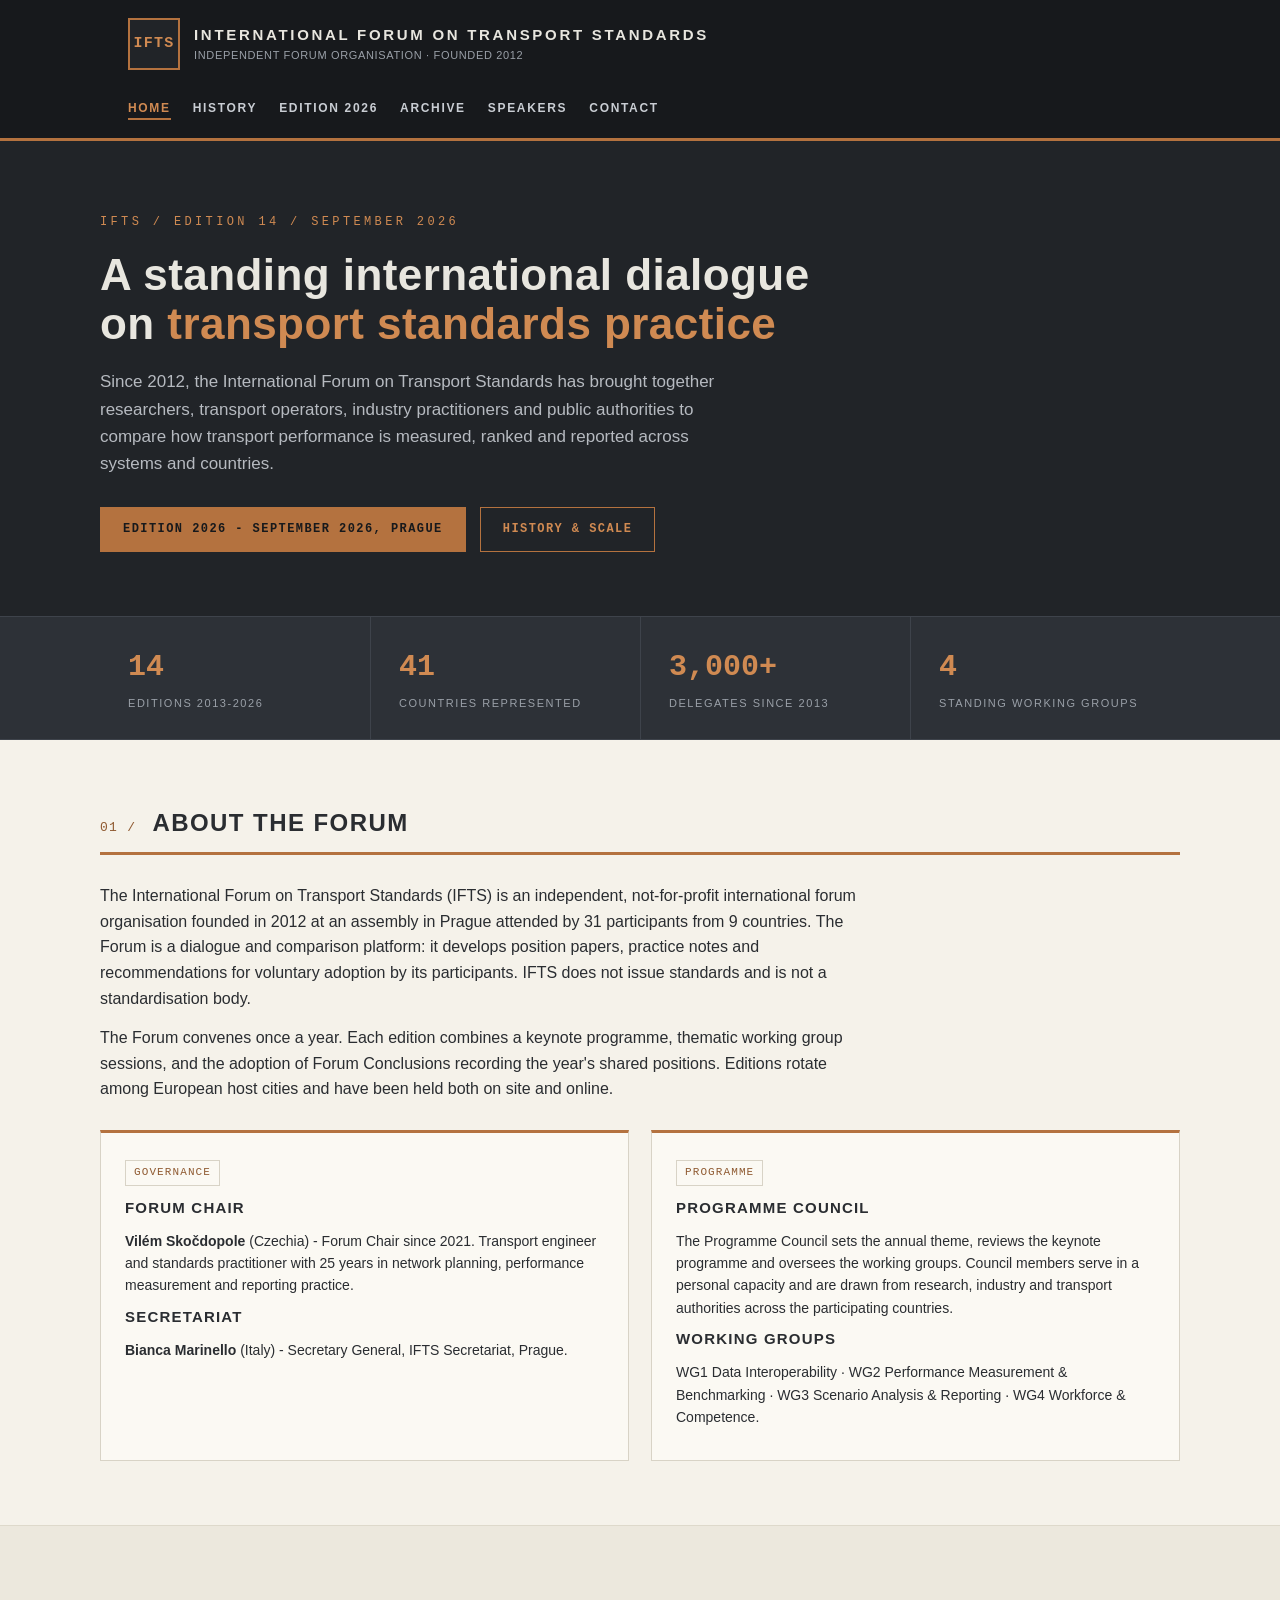
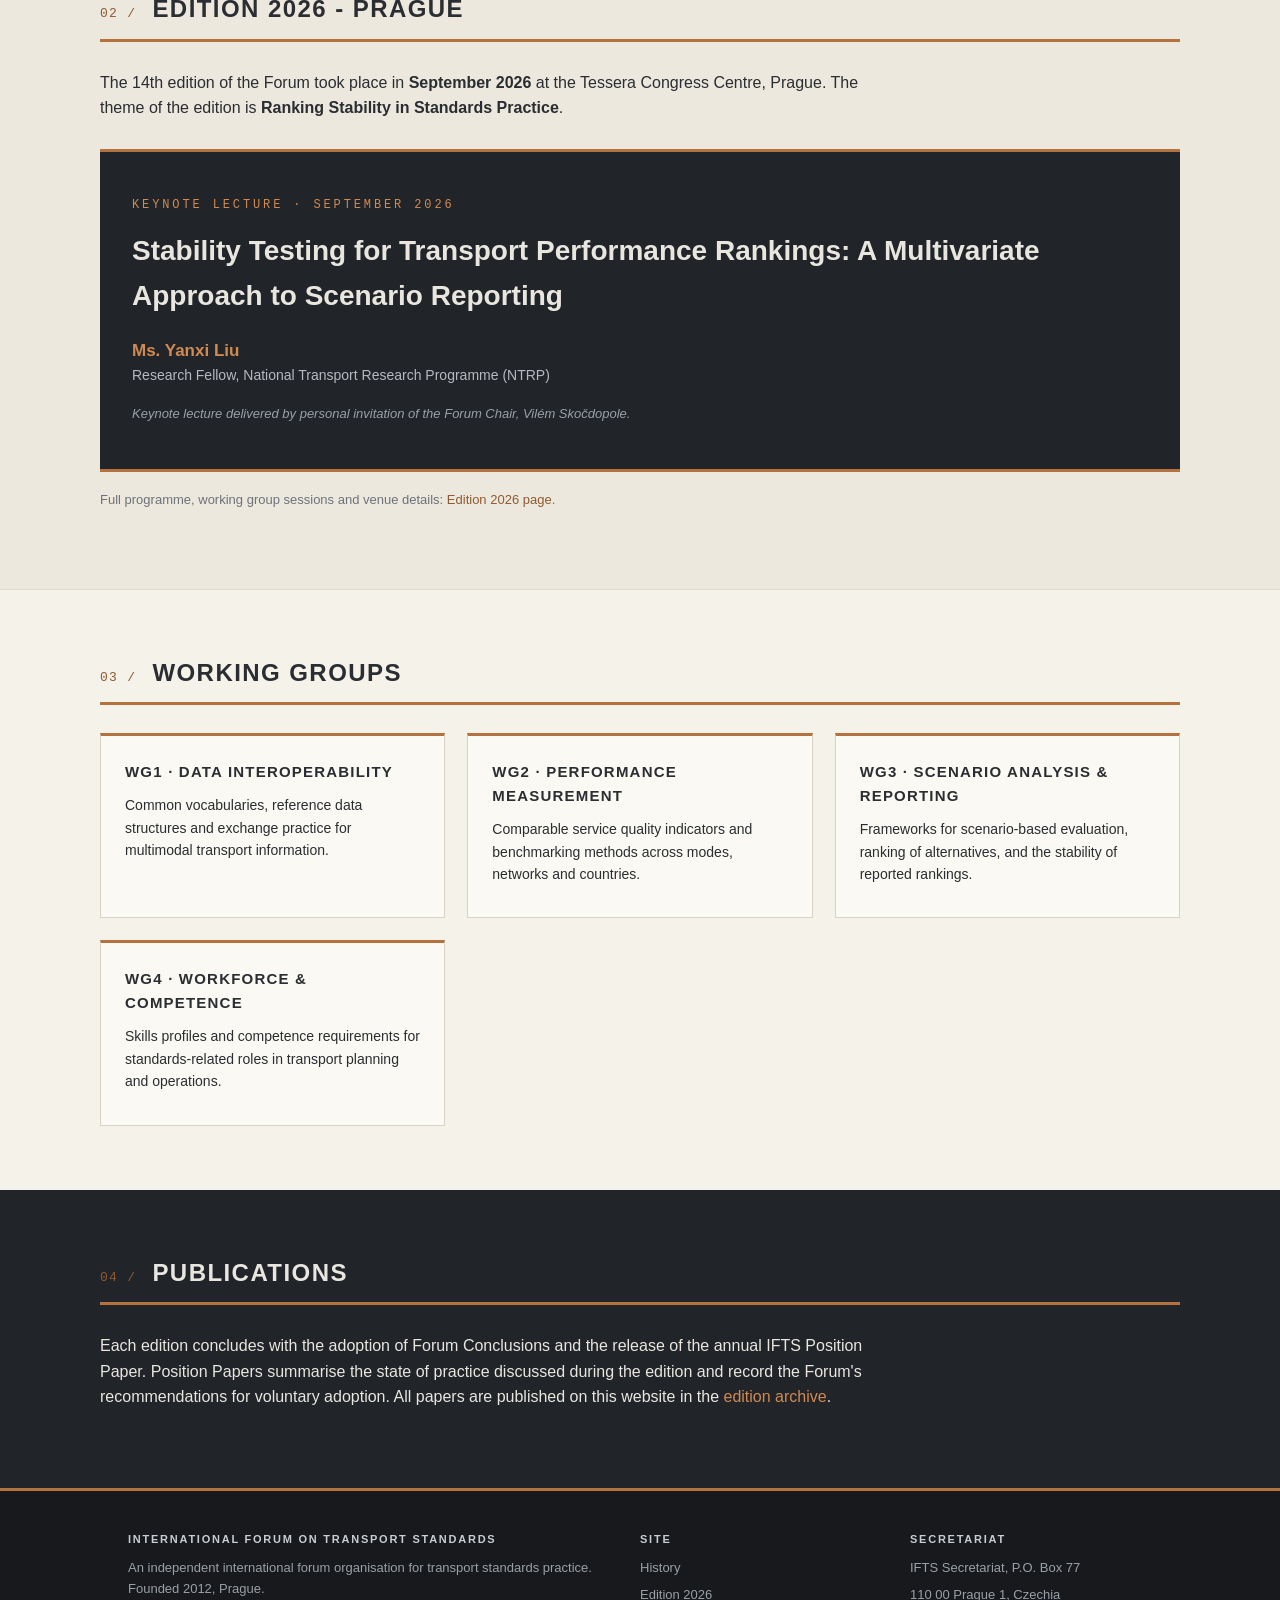
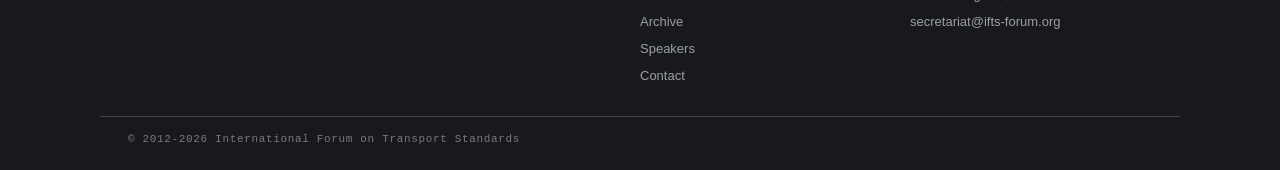
==== commit d55cbac5: "第三波返工(D12/D4): CRPTS与National Transport Research Institute全站回填为NTRP口径(NTRP Research Report No. 212/2" ====
--- a/index.html
+++ b/index.html
@@ -92,7 +92,7 @@
       <div class="k-label">Keynote lecture &middot; September 2026</div>
       <h2>Stability Testing for Transport Performance Rankings: A Multivariate Approach to Scenario Reporting</h2>
       <div class="k-person">Ms. Yanxi Liu</div>
-      <div class="k-affil">Research Fellow, National Transport Research Institute</div>
+      <div class="k-affil">Research Fellow, National Transport Research Programme (NTRP)</div>
       <div class="k-note">Keynote lecture delivered by personal invitation of the Forum Chair, Vil&eacute;m Sko&#269;dopole.</div>
     </div>
     <p class="small muted" style="margin-top: 18px;">Full programme, working group sessions and venue details: <a href="2026/">Edition 2026 page</a>.</p>
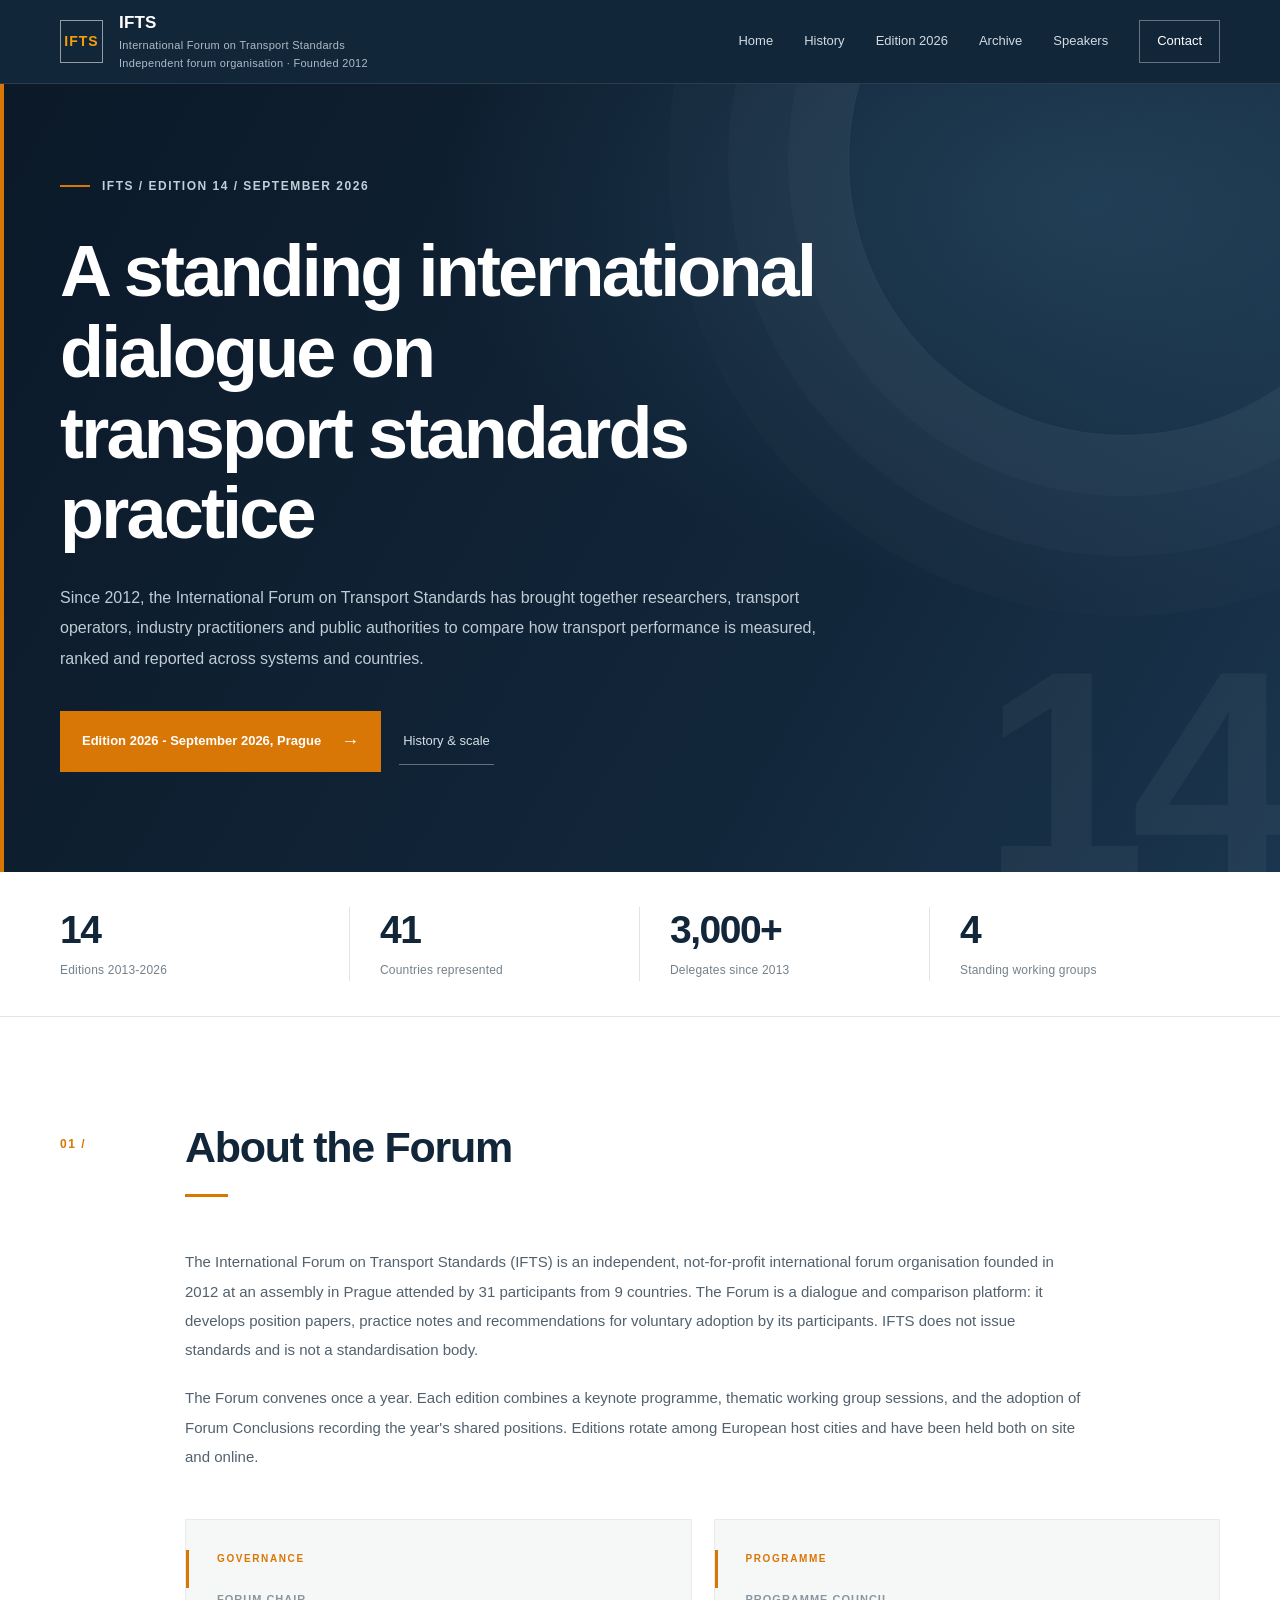
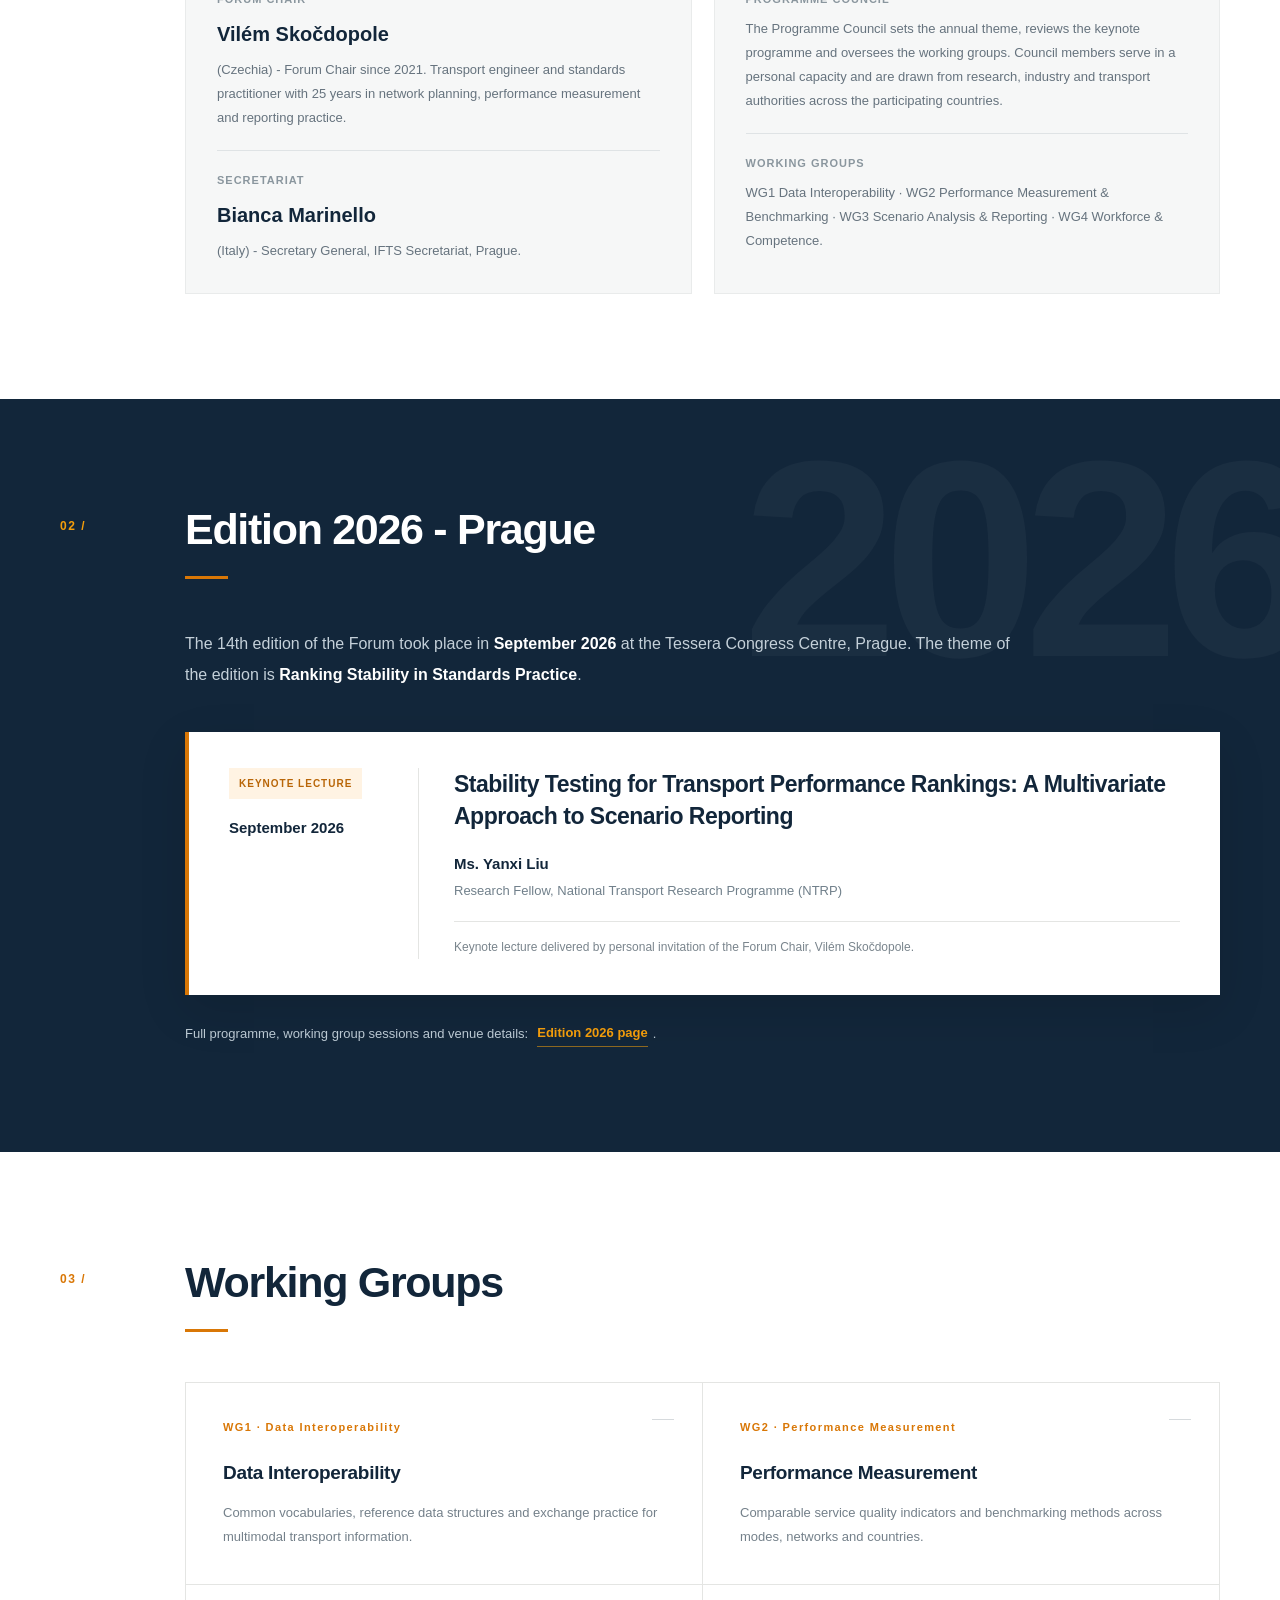
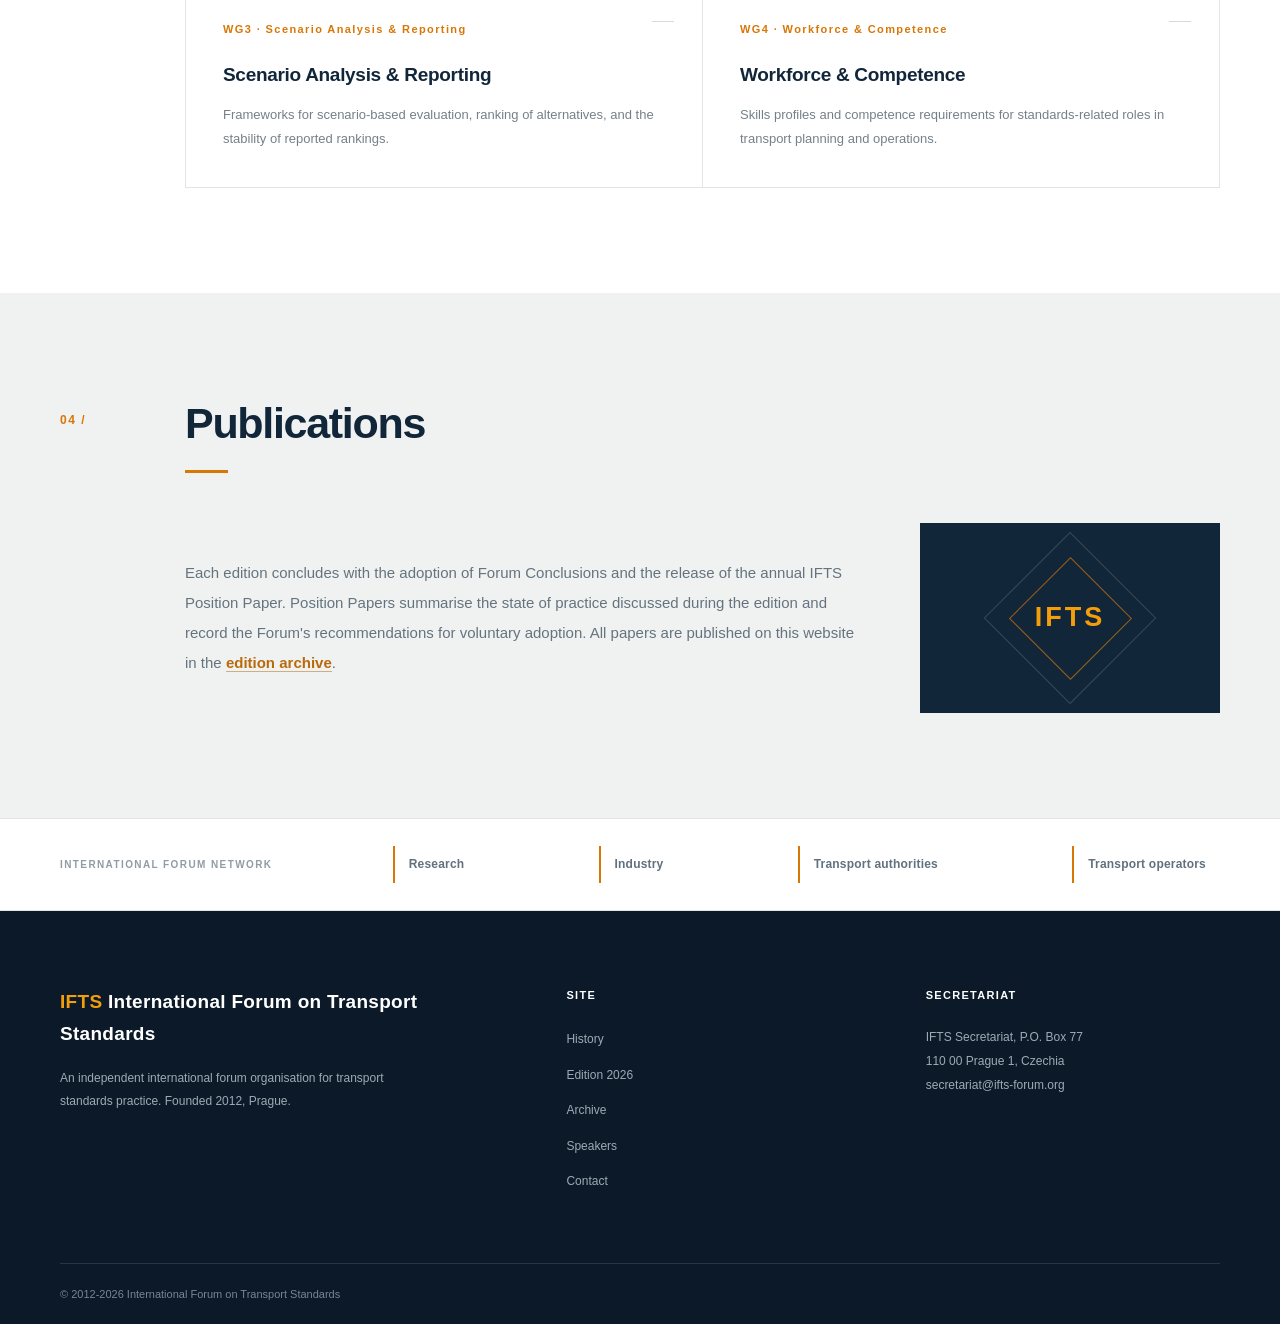
==== commit c0fdcba1: "Redesign: issuer-style visual refresh (2026-11-16)" ====
--- a/index.html
+++ b/index.html
@@ -2,169 +2,1337 @@
 <html lang="en">
 <head>
   <meta charset="UTF-8">
-  <meta name="robots" content="noindex, nofollow">
   <meta name="viewport" content="width=device-width, initial-scale=1.0">
-  <title>IFTS - International Forum on Transport Standards</title>
-  <meta name="description" content="International Forum on Transport Standards (IFTS) - an independent international forum organisation for transport standards practice. 14th edition, September 2026, Prague.">
-  <link rel="icon" type="image/svg+xml" href="favicon.svg">
-  <link rel="stylesheet" href="style.css">
+  <meta name="theme-color" content="#12263a">
+  <title>IFTS — International Forum on Transport Standards</title>
+  <style>
+    :root {
+      --navy: #12263a;
+      --navy-light: #1b354d;
+      --navy-dark: #0b1928;
+      --orange: #d97706;
+      --orange-light: #f59e0b;
+      --cream: #f7f6f2;
+      --white: #ffffff;
+      --ink: #263747;
+      --muted: #74808a;
+      --line: #e4e5e3;
+      --soft: #eef1f2;
+      --font: "Helvetica Neue", Helvetica, Arial, sans-serif;
+    }
+
+    * {
+      margin: 0;
+      padding: 0;
+      box-sizing: border-box;
+    }
+
+    html {
+      scroll-behavior: smooth;
+      scroll-padding-top: 90px;
+    }
+
+    body {
+      font-family: var(--font);
+      color: var(--ink);
+      background: var(--cream);
+      line-height: 1.7;
+      font-size: 15px;
+      -webkit-font-smoothing: antialiased;
+    }
+
+    a {
+      color: inherit;
+      text-decoration: none;
+    }
+
+    .container {
+      width: min(1160px, calc(100% - 64px));
+      margin: 0 auto;
+    }
+
+    /* Header */
+
+    .site-header {
+      height: 84px;
+      background: var(--navy);
+      color: var(--white);
+      display: flex;
+      align-items: center;
+      position: relative;
+      z-index: 10;
+      border-bottom: 1px solid rgba(255,255,255,.1);
+    }
+
+    .header-inner {
+      display: flex;
+      align-items: center;
+      justify-content: space-between;
+      gap: 30px;
+    }
+
+    .brand {
+      display: flex;
+      align-items: center;
+      gap: 16px;
+    }
+
+    .brand-mark {
+      width: 43px;
+      height: 43px;
+      border: 1px solid rgba(255,255,255,.55);
+      display: flex;
+      align-items: center;
+      justify-content: center;
+      color: var(--orange-light);
+      font-size: 14px;
+      font-weight: 800;
+      letter-spacing: 1px;
+    }
+
+    .brand-copy {
+      display: flex;
+      flex-direction: column;
+      line-height: 1.35;
+    }
+
+    .brand-name {
+      font-size: 17px;
+      font-weight: 700;
+      letter-spacing: .2px;
+    }
+
+    .brand-description {
+      font-size: 11px;
+      color: #aebbc7;
+      letter-spacing: .3px;
+      margin-top: 3px;
+    }
+
+    .main-nav {
+      display: flex;
+      align-items: center;
+      gap: 31px;
+    }
+
+    .main-nav a {
+      color: #d2dbe2;
+      font-size: 13px;
+      font-weight: 500;
+      transition: color .2s;
+      position: relative;
+    }
+
+    .main-nav a:hover {
+      color: var(--orange-light);
+    }
+
+    .main-nav a:last-child {
+      color: var(--white);
+      border: 1px solid rgba(255,255,255,.35);
+      padding: 9px 17px;
+    }
+
+    .main-nav a:last-child:hover {
+      background: var(--orange);
+      border-color: var(--orange);
+    }
+
+    /* Hero */
+
+    .hero {
+      background:
+        radial-gradient(ellipse at 85% 15%, rgba(45,82,108,.55), transparent 42%),
+        linear-gradient(120deg, var(--navy-dark), var(--navy) 65%, #1a354d);
+      color: var(--white);
+      position: relative;
+      overflow: hidden;
+      padding: 92px 0 100px;
+    }
+
+    .hero::before {
+      content: "";
+      position: absolute;
+      width: 550px;
+      height: 550px;
+      border: 1px solid rgba(255,255,255,.07);
+      border-radius: 50%;
+      right: -120px;
+      top: -200px;
+      box-shadow:
+        0 0 0 60px rgba(255,255,255,.018),
+        0 0 0 120px rgba(255,255,255,.018),
+        0 0 0 180px rgba(255,255,255,.012);
+    }
+
+    .hero::after {
+      content: "";
+      position: absolute;
+      width: 4px;
+      height: 100%;
+      top: 0;
+      left: 0;
+      background: var(--orange);
+    }
+
+    .hero-content {
+      position: relative;
+      z-index: 1;
+      max-width: 850px;
+    }
+
+    .eyebrow {
+      display: flex;
+      align-items: center;
+      gap: 12px;
+      color: #c2ced8;
+      font-size: 12px;
+      letter-spacing: 1.5px;
+      font-weight: 600;
+      text-transform: uppercase;
+      margin-bottom: 35px;
+    }
+
+    .eyebrow::before {
+      content: "";
+      width: 30px;
+      height: 2px;
+      background: var(--orange);
+    }
+
+    .hero h1 {
+      max-width: 820px;
+      font-size: clamp(42px, 6.2vw, 72px);
+      font-weight: 600;
+      line-height: 1.12;
+      letter-spacing: -2.8px;
+      margin-bottom: 29px;
+    }
+
+    .hero h1::first-line {
+      color: var(--white);
+    }
+
+    .hero-description {
+      max-width: 760px;
+      color: #c0ccd5;
+      font-size: 16px;
+      line-height: 1.9;
+      font-weight: 400;
+      margin-bottom: 37px;
+    }
+
+    .hero-bottom {
+      display: flex;
+      flex-wrap: wrap;
+      align-items: center;
+      gap: 18px;
+    }
+
+    .hero-cta {
+      display: inline-flex;
+      align-items: center;
+      justify-content: center;
+      gap: 20px;
+      background: var(--orange);
+      color: white;
+      padding: 15px 22px;
+      font-size: 13px;
+      font-weight: 600;
+      transition: background .2s, transform .2s;
+    }
+
+    .hero-cta:hover {
+      background: var(--orange-light);
+      transform: translateY(-2px);
+    }
+
+    .hero-cta span {
+      font-size: 18px;
+    }
+
+    .hero-secondary {
+      color: #d5dfe6;
+      font-size: 13px;
+      padding: 12px 4px;
+      border-bottom: 1px solid rgba(255,255,255,.35);
+      transition: color .2s;
+    }
+
+    .hero-secondary:hover {
+      color: var(--orange-light);
+    }
+
+    .hero-index {
+      position: absolute;
+      right: 0;
+      bottom: -50px;
+      color: rgba(255,255,255,.045);
+      font-size: clamp(150px, 23vw, 300px);
+      font-weight: 800;
+      line-height: 1;
+      letter-spacing: -15px;
+      pointer-events: none;
+    }
+
+    /* Statistics */
+
+    .stats-section {
+      background: var(--white);
+      border-bottom: 1px solid var(--line);
+    }
+
+    .stats-inner {
+      display: grid;
+      grid-template-columns: repeat(4, 1fr);
+      padding: 35px 0;
+    }
+
+    .stat-item {
+      padding: 0 30px;
+      border-right: 1px solid var(--line);
+    }
+
+    .stat-item:first-child {
+      padding-left: 0;
+    }
+
+    .stat-item:last-child {
+      border-right: none;
+    }
+
+    .stat-number {
+      display: block;
+      font-size: 39px;
+      font-weight: 650;
+      color: var(--navy);
+      line-height: 1.2;
+      letter-spacing: -1.5px;
+    }
+
+    .stat-label {
+      color: var(--muted);
+      font-size: 12px;
+      font-weight: 500;
+      margin-top: 7px;
+      letter-spacing: .2px;
+    }
+
+    /* General sections */
+
+    .section {
+      padding: 105px 0;
+    }
+
+    .section-white {
+      background: var(--white);
+    }
+
+    .section-cream {
+      background: var(--cream);
+    }
+
+    .section-header {
+      display: grid;
+      grid-template-columns: 100px 1fr;
+      gap: 25px;
+      align-items: start;
+      margin-bottom: 50px;
+    }
+
+    .section-number {
+      color: var(--orange);
+      font-size: 12px;
+      font-weight: 700;
+      letter-spacing: 1.5px;
+      padding-top: 12px;
+    }
+
+    .section-title {
+      color: var(--navy);
+      font-size: clamp(32px, 4vw, 43px);
+      font-weight: 600;
+      line-height: 1.2;
+      letter-spacing: -1.3px;
+    }
+
+    .section-title::after {
+      content: "";
+      display: block;
+      width: 43px;
+      height: 3px;
+      background: var(--orange);
+      margin-top: 21px;
+    }
+
+    .section-body {
+      margin-left: 125px;
+    }
+
+    .intro-copy {
+      max-width: 900px;
+      color: #52616e;
+      font-size: 15px;
+      line-height: 1.95;
+    }
+
+    .intro-copy p + p {
+      margin-top: 19px;
+    }
+
+    /* Governance and programme */
+
+    .information-grid {
+      display: grid;
+      grid-template-columns: 1fr 1fr;
+      gap: 22px;
+      margin-top: 48px;
+    }
+
+    .information-card {
+      background: #f6f7f7;
+      border: 1px solid #e9ebeb;
+      padding: 30px 31px;
+      position: relative;
+      overflow: hidden;
+    }
+
+    .information-card::before {
+      content: "";
+      width: 3px;
+      height: 38px;
+      position: absolute;
+      top: 30px;
+      left: 0;
+      background: var(--orange);
+    }
+
+    .card-kicker {
+      font-size: 10px;
+      font-weight: 700;
+      letter-spacing: 1.6px;
+      color: var(--orange);
+      text-transform: uppercase;
+      margin-bottom: 23px;
+    }
+
+    .info-group + .info-group {
+      border-top: 1px solid #dfe3e5;
+      padding-top: 20px;
+      margin-top: 20px;
+    }
+
+    .info-label {
+      font-size: 11px;
+      font-weight: 700;
+      letter-spacing: 1px;
+      text-transform: uppercase;
+      color: #8a969e;
+      margin-bottom: 8px;
+    }
+
+    .info-name {
+      font-size: 20px;
+      color: var(--navy);
+      font-weight: 600;
+      margin-bottom: 7px;
+    }
+
+    .info-description {
+      color: #66737e;
+      font-size: 13px;
+      line-height: 1.85;
+    }
+
+    /* Edition 2026 */
+
+    .edition-section {
+      background: var(--navy);
+      color: white;
+      position: relative;
+      overflow: hidden;
+    }
+
+    .edition-section::after {
+      content: "2026";
+      position: absolute;
+      right: -25px;
+      top: 20px;
+      font-size: clamp(140px, 23vw, 280px);
+      font-weight: 800;
+      letter-spacing: -15px;
+      line-height: 1;
+      color: rgba(255,255,255,.035);
+      pointer-events: none;
+    }
+
+    .edition-section .section-title {
+      color: white;
+    }
+
+    .edition-section .section-number {
+      color: var(--orange-light);
+    }
+
+    .edition-content {
+      position: relative;
+      z-index: 1;
+    }
+
+    .edition-intro {
+      max-width: 850px;
+      font-size: 16px;
+      line-height: 1.9;
+      color: #c4d0d9;
+      margin-bottom: 42px;
+    }
+
+    .edition-intro strong {
+      color: white;
+      font-weight: 600;
+    }
+
+    .keynote-card {
+      background: white;
+      color: var(--ink);
+      padding: 36px 40px;
+      display: grid;
+      grid-template-columns: 190px 1fr;
+      gap: 35px;
+      position: relative;
+      border-left: 4px solid var(--orange);
+      box-shadow: 0 15px 45px rgba(0,0,0,.12);
+    }
+
+    .keynote-meta {
+      border-right: 1px solid var(--line);
+      padding-right: 25px;
+    }
+
+    .keynote-type {
+      display: inline-block;
+      background: #fff3e3;
+      color: #b96608;
+      font-size: 10px;
+      letter-spacing: 1px;
+      font-weight: 700;
+      padding: 7px 10px;
+      margin-bottom: 17px;
+      text-transform: uppercase;
+    }
+
+    .keynote-date {
+      color: var(--navy);
+      font-size: 15px;
+      font-weight: 600;
+      line-height: 1.6;
+    }
+
+    .keynote-main h3 {
+      color: var(--navy);
+      font-size: 23px;
+      font-weight: 600;
+      line-height: 1.4;
+      letter-spacing: -.5px;
+      margin-bottom: 18px;
+    }
+
+    .speaker-name {
+      color: var(--navy);
+      font-size: 15px;
+      font-weight: 700;
+      margin-bottom: 4px;
+    }
+
+    .speaker-role {
+      color: #71808b;
+      font-size: 13px;
+      margin-bottom: 19px;
+    }
+
+    .keynote-note {
+      padding-top: 15px;
+      border-top: 1px solid var(--line);
+      color: #7a858d;
+      font-size: 12px;
+      line-height: 1.8;
+    }
+
+    .edition-link {
+      display: flex;
+      align-items: center;
+      flex-wrap: wrap;
+      gap: 5px;
+      margin-top: 27px;
+      font-size: 13px;
+      color: #bdcbd5;
+    }
+
+    .edition-link a {
+      color: var(--orange-light);
+      border-bottom: 1px solid rgba(245,158,11,.55);
+      padding-bottom: 2px;
+      margin-left: 4px;
+      font-weight: 600;
+    }
+
+    /* Working groups */
+
+    .working-grid {
+      display: grid;
+      grid-template-columns: repeat(2, 1fr);
+      gap: 1px;
+      background: var(--line);
+      border: 1px solid var(--line);
+    }
+
+    .working-card {
+      background: white;
+      padding: 35px 37px;
+      min-height: 195px;
+      position: relative;
+      transition: background .25s;
+    }
+
+    .working-card:hover {
+      background: #faf8f4;
+    }
+
+    .working-code {
+      color: var(--orange);
+      font-size: 11px;
+      font-weight: 800;
+      letter-spacing: 1.4px;
+      margin-bottom: 20px;
+    }
+
+    .working-card h3 {
+      color: var(--navy);
+      font-size: 19px;
+      font-weight: 600;
+      margin-bottom: 12px;
+      letter-spacing: -.3px;
+    }
+
+    .working-card p {
+      color: #74808a;
+      font-size: 13px;
+      line-height: 1.85;
+      max-width: 450px;
+    }
+
+    .working-card::after {
+      content: "";
+      position: absolute;
+      right: 28px;
+      top: 36px;
+      width: 22px;
+      height: 1px;
+      background: #d6dadd;
+    }
+
+    /* Publications */
+
+    .publication-section {
+      background: #f0f2f2;
+    }
+
+    .publication-layout {
+      display: grid;
+      grid-template-columns: 1fr 300px;
+      gap: 60px;
+      align-items: center;
+    }
+
+    .publication-copy {
+      color: #65737e;
+      font-size: 15px;
+      line-height: 2;
+      max-width: 750px;
+    }
+
+    .publication-copy a {
+      color: #b96a0a;
+      border-bottom: 1px solid rgba(185,106,10,.5);
+      font-weight: 600;
+    }
+
+    .publication-mark {
+      height: 190px;
+      background: var(--navy);
+      display: flex;
+      align-items: center;
+      justify-content: center;
+      position: relative;
+      overflow: hidden;
+    }
+
+    .publication-mark::before,
+    .publication-mark::after {
+      content: "";
+      position: absolute;
+      border: 1px solid rgba(255,255,255,.15);
+      transform: rotate(45deg);
+    }
+
+    .publication-mark::before {
+      width: 120px;
+      height: 120px;
+    }
+
+    .publication-mark::after {
+      width: 85px;
+      height: 85px;
+      border-color: rgba(217,119,6,.7);
+    }
+
+    .publication-mark span {
+      position: relative;
+      z-index: 1;
+      color: var(--orange-light);
+      font-size: 27px;
+      font-weight: 800;
+      letter-spacing: 3px;
+    }
+
+    /* Institutional strip */
+
+    .institution-strip {
+      background: #fff;
+      border-top: 1px solid var(--line);
+      border-bottom: 1px solid var(--line);
+      padding: 27px 0;
+    }
+
+    .institution-inner {
+      display: flex;
+      align-items: center;
+      justify-content: space-between;
+      gap: 25px;
+      flex-wrap: wrap;
+    }
+
+    .institution-label {
+      color: #929ca3;
+      font-size: 10px;
+      letter-spacing: 1.4px;
+      font-weight: 700;
+      text-transform: uppercase;
+    }
+
+    .institution-item {
+      color: #62717d;
+      font-size: 12px;
+      font-weight: 600;
+      letter-spacing: .2px;
+      padding: 8px 14px;
+      border-left: 2px solid var(--orange);
+    }
+
+    /* Footer */
+
+    .site-footer {
+      background: var(--navy-dark);
+      color: white;
+      padding: 75px 0 0;
+    }
+
+    .footer-grid {
+      display: grid;
+      grid-template-columns: 1.5fr 1fr 1fr;
+      gap: 65px;
+      padding-bottom: 60px;
+    }
+
+    .footer-brand {
+      font-size: 19px;
+      font-weight: 700;
+      letter-spacing: .3px;
+      margin-bottom: 17px;
+    }
+
+    .footer-brand span {
+      color: var(--orange-light);
+    }
+
+    .footer-description {
+      max-width: 330px;
+      color: #9eabb5;
+      font-size: 12px;
+      line-height: 1.9;
+    }
+
+    .footer-heading {
+      font-size: 11px;
+      color: white;
+      letter-spacing: 1.3px;
+      font-weight: 700;
+      text-transform: uppercase;
+      margin-bottom: 21px;
+    }
+
+    .footer-links {
+      list-style: none;
+    }
+
+    .footer-links li {
+      margin-bottom: 10px;
+    }
+
+    .footer-links a {
+      color: #9eabb5;
+      font-size: 12px;
+      transition: color .2s;
+    }
+
+    .footer-links a:hover {
+      color: var(--orange-light);
+    }
+
+    .footer-contact {
+      color: #9eabb5;
+      font-size: 12px;
+      line-height: 2;
+    }
+
+    .footer-contact a:hover {
+      color: var(--orange-light);
+    }
+
+    .footer-bottom {
+      border-top: 1px solid rgba(255,255,255,.12);
+      padding: 21px 0;
+      display: flex;
+      justify-content: space-between;
+      align-items: center;
+      color: #778793;
+      font-size: 11px;
+    }
+
+    /* Responsive */
+
+    @media (max-width: 900px) {
+      .main-nav {
+        gap: 17px;
+      }
+
+      .main-nav a {
+        font-size: 12px;
+      }
+
+      .section-body {
+        margin-left: 0;
+      }
+
+      .section-header {
+        grid-template-columns: 70px 1fr;
+      }
+
+      .publication-layout {
+        grid-template-columns: 1fr 220px;
+        gap: 35px;
+      }
+
+      .footer-grid {
+        gap: 35px;
+      }
+    }
+
+    @media (max-width: 680px) {
+      .container {
+        width: min(100% - 40px, 540px);
+      }
+
+      .site-header {
+        height: auto;
+        min-height: 75px;
+        padding: 14px 0;
+      }
+
+      .header-inner {
+        flex-direction: column;
+        align-items: flex-start;
+        gap: 14px;
+      }
+
+      .brand-mark {
+        width: 37px;
+        height: 37px;
+      }
+
+      .brand-name {
+        font-size: 15px;
+      }
+
+      .main-nav {
+        width: 100%;
+        gap: 0;
+        justify-content: space-between;
+        overflow-x: auto;
+        padding-bottom: 3px;
+      }
+
+      .main-nav a {
+        white-space: nowrap;
+        font-size: 11px;
+        margin-right: 15px;
+      }
+
+      .main-nav a:last-child {
+        padding: 5px 10px;
+      }
+
+      .hero {
+        padding: 70px 0 75px;
+      }
+
+      .hero h1 {
+        font-size: 43px;
+        letter-spacing: -1.8px;
+      }
+
+      .hero-description {
+        font-size: 14px;
+      }
+
+      .hero-index {
+        font-size: 150px;
+        bottom: -20px;
+      }
+
+      .stats-inner {
+        grid-template-columns: repeat(2, 1fr);
+        padding: 15px 0;
+      }
+
+      .stat-item {
+        padding: 20px 15px;
+        border-bottom: 1px solid var(--line);
+      }
+
+      .stat-item:nth-child(2) {
+        border-right: none;
+      }
+
+      .stat-item:nth-child(3),
+      .stat-item:nth-child(4) {
+        border-bottom: none;
+      }
+
+      .stat-item:first-child {
+        padding-left: 15px;
+      }
+
+      .stat-number {
+        font-size: 32px;
+      }
+
+      .section {
+        padding: 70px 0;
+      }
+
+      .section-header {
+        grid-template-columns: 1fr;
+        gap: 10px;
+        margin-bottom: 32px;
+      }
+
+      .section-number {
+        padding-top: 0;
+      }
+
+      .section-title {
+        font-size: 34px;
+      }
+
+      .information-grid {
+        grid-template-columns: 1fr;
+        gap: 15px;
+        margin-top: 32px;
+      }
+
+      .information-card {
+        padding: 27px 24px;
+      }
+
+      .keynote-card {
+        grid-template-columns: 1fr;
+        padding: 27px 25px;
+        gap: 22px;
+      }
+
+      .keynote-meta {
+        border-right: none;
+        border-bottom: 1px solid var(--line);
+        padding: 0 0 18px;
+      }
+
+      .keynote-main h3 {
+        font-size: 20px;
+      }
+
+      .working-grid {
+        grid-template-columns: 1fr;
+      }
+
+      .working-card {
+        min-height: auto;
+        padding: 29px 25px;
+      }
+
+      .publication-layout {
+        grid-template-columns: 1fr;
+      }
+
+      .publication-mark {
+        height: 130px;
+      }
+
+      .institution-inner {
+        justify-content: flex-start;
+        gap: 10px;
+      }
+
+      .institution-label {
+        width: 100%;
+        margin-bottom: 5px;
+      }
+
+      .institution-item {
+        font-size: 11px;
+        padding: 5px 9px;
+      }
+
+      .footer-grid {
+        grid-template-columns: 1fr 1fr;
+        gap: 35px 20px;
+      }
+
+      .footer-grid > div:first-child {
+        grid-column: 1 / -1;
+      }
+
+      .footer-bottom {
+        flex-direction: column;
+        align-items: flex-start;
+        gap: 7px;
+      }
+    }
+
+    @media (prefers-reduced-motion: reduce) {
+      html {
+        scroll-behavior: auto;
+      }
+
+      *,
+      *::before,
+      *::after {
+        transition-duration: .01ms !important;
+      }
+    }
+  </style>
 </head>
 <body>
 
-<header class="site-header">
-  <div class="header-inner">
-    <a class="brand" href="index.html">
-      <div class="brand-mark">IFTS</div>
-      <div class="brand-text">
-        <div class="brand-name">International Forum on Transport Standards</div>
-        <div class="brand-sub">Independent forum organisation &middot; Founded 2012</div>
+  <header class="site-header">
+    <div class="container header-inner">
+      <a href="#home" class="brand">
+        <div class="brand-mark">IFTS</div>
+        <div class="brand-copy">
+          <span class="brand-name">IFTS</span>
+          <span class="brand-description">International Forum on Transport Standards</span>
+          <span class="brand-description">Independent forum organisation &middot; Founded 2012</span>
+        </div>
+      </a>
+
+      <nav class="main-nav">
+        <a href="#home">Home</a>
+        <a href="#history">History</a>
+        <a href="#edition">Edition 2026</a>
+        <a href="#publications">Archive</a>
+        <a href="#edition">Speakers</a>
+        <a href="#contact">Contact</a>
+      </nav>
+    </div>
+  </header>
+
+  <main>
+
+    <section class="hero" id="home">
+      <div class="container">
+        <div class="hero-content">
+          <div class="eyebrow">IFTS / Edition 14 / September 2026</div>
+
+          <h1>A standing international dialogue on<br> transport standards practice</h1>
+
+          <p class="hero-description">
+            Since 2012, the International Forum on Transport Standards has brought together researchers, transport operators, industry practitioners and public authorities to compare how transport performance is measured, ranked and reported across systems and countries.
+          </p>
+
+          <div class="hero-bottom">
+            <a href="#edition" class="hero-cta">
+              Edition 2026 - September 2026, Prague
+              <span>&rarr;</span>
+            </a>
+            <a href="#history" class="hero-secondary">History &amp; scale</a>
+          </div>
+        </div>
+        <div class="hero-index">14</div>
       </div>
-    </a>
-    <nav class="site-nav">
-      <ul>
-        <li><a href="index.html" class="active">Home</a></li>
-        <li><a href="history/">History</a></li>
-        <li><a href="2026/">Edition 2026</a></li>
-        <li><a href="archive/">Archive</a></li>
-        <li><a href="speakers/">Speakers</a></li>
-        <li><a href="contact/">Contact</a></li>
-      </ul>
-    </nav>
-  </div>
-</header>
-
-<section class="hero">
-  <div class="hero-inner">
-    <div class="hero-kicker">IFTS / Edition 14 / September 2026</div>
-    <h1>A standing international dialogue on <span class="copper">transport standards practice</span></h1>
-    <p class="lede">Since 2012, the International Forum on Transport Standards has brought together researchers, transport operators, industry practitioners and public authorities to compare how transport performance is measured, ranked and reported across systems and countries.</p>
-    <div class="hero-actions">
-      <a class="btn btn-solid" href="2026/">Edition 2026 - September 2026, Prague</a>
-      <a class="btn" href="history/">History &amp; scale</a>
+    </section>
+
+    <section class="stats-section">
+      <div class="container stats-inner">
+        <div class="stat-item">
+          <span class="stat-number">14</span>
+          <div class="stat-label">Editions 2013-2026</div>
+        </div>
+
+        <div class="stat-item">
+          <span class="stat-number">41</span>
+          <div class="stat-label">Countries represented</div>
+        </div>
+
+        <div class="stat-item">
+          <span class="stat-number">3,000+</span>
+          <div class="stat-label">Delegates since 2013</div>
+        </div>
+
+        <div class="stat-item">
+          <span class="stat-number">4</span>
+          <div class="stat-label">Standing working groups</div>
+        </div>
+      </div>
+    </section>
+
+    <section class="section section-white" id="history">
+      <div class="container">
+        <div class="section-header">
+          <div class="section-number">01 /</div>
+          <h2 class="section-title">About the Forum</h2>
+        </div>
+
+        <div class="section-body">
+          <div class="intro-copy">
+            <p>
+              The International Forum on Transport Standards (IFTS) is an independent, not-for-profit international forum organisation founded in 2012 at an assembly in Prague attended by 31 participants from 9 countries. The Forum is a dialogue and comparison platform: it develops position papers, practice notes and recommendations for voluntary adoption by its participants. IFTS does not issue standards and is not a standardisation body.
+            </p>
+
+            <p>
+              The Forum convenes once a year. Each edition combines a keynote programme, thematic working group sessions, and the adoption of Forum Conclusions recording the year's shared positions. Editions rotate among European host cities and have been held both on site and online.
+            </p>
+          </div>
+
+          <div class="information-grid">
+
+            <article class="information-card">
+              <div class="card-kicker">Governance</div>
+
+              <div class="info-group">
+                <div class="info-label">Forum Chair</div>
+                <h3 class="info-name">Vil&eacute;m Sko&#269;dopole</h3>
+                <p class="info-description">
+                  (Czechia) - Forum Chair since 2021. Transport engineer and standards practitioner with 25 years in network planning, performance measurement and reporting practice.
+                </p>
+              </div>
+
+              <div class="info-group">
+                <div class="info-label">Secretariat</div>
+                <h3 class="info-name">Bianca Marinello</h3>
+                <p class="info-description">
+                  (Italy) - Secretary General, IFTS Secretariat, Prague.
+                </p>
+              </div>
+            </article>
+
+            <article class="information-card">
+              <div class="card-kicker">Programme</div>
+
+              <div class="info-group">
+                <div class="info-label">Programme Council</div>
+                <p class="info-description">
+                  The Programme Council sets the annual theme, reviews the keynote programme and oversees the working groups. Council members serve in a personal capacity and are drawn from research, industry and transport authorities across the participating countries.
+                </p>
+              </div>
+
+              <div class="info-group">
+                <div class="info-label">Working groups</div>
+                <p class="info-description">
+                  WG1 Data Interoperability &middot; WG2 Performance Measurement &amp; Benchmarking &middot; WG3 Scenario Analysis &amp; Reporting &middot; WG4 Workforce &amp; Competence.
+                </p>
+              </div>
+            </article>
+
+          </div>
+        </div>
+      </div>
+    </section>
+
+    <section class="section edition-section" id="edition">
+      <div class="container edition-content">
+
+        <div class="section-header">
+          <div class="section-number">02 /</div>
+          <h2 class="section-title">Edition 2026 - Prague</h2>
+        </div>
+
+        <div class="section-body">
+          <p class="edition-intro">
+            The 14th edition of the Forum took place in
+            <strong>September 2026</strong>
+            at the Tessera Congress Centre, Prague. The theme of the edition is
+            <strong>Ranking Stability in Standards Practice</strong>.
+          </p>
+
+          <article class="keynote-card">
+            <div class="keynote-meta">
+              <div class="keynote-type">Keynote lecture</div>
+              <div class="keynote-date">September 2026</div>
+            </div>
+
+            <div class="keynote-main">
+              <h3>Stability Testing for Transport Performance Rankings: A Multivariate Approach to Scenario Reporting</h3>
+
+              <div class="speaker-name">Ms. Yanxi Liu</div>
+              <div class="speaker-role">Research Fellow, National Transport Research Programme (NTRP)</div>
+
+              <p class="keynote-note">
+                Keynote lecture delivered by personal invitation of the Forum Chair, Vil&eacute;m Sko&#269;dopole.
+              </p>
+            </div>
+          </article>
+
+          <div class="edition-link">
+            Full programme, working group sessions and venue details:
+            <a href="#edition">Edition 2026 page</a>.
+          </div>
+        </div>
+      </div>
+    </section>
+
+    <section class="section section-white" id="working-groups">
+      <div class="container">
+
+        <div class="section-header">
+          <div class="section-number">03 /</div>
+          <h2 class="section-title">Working Groups</h2>
+        </div>
+
+        <div class="section-body">
+          <div class="working-grid">
+
+            <article class="working-card">
+              <div class="working-code">WG1 &middot; Data Interoperability</div>
+              <h3>Data Interoperability</h3>
+              <p>
+                Common vocabularies, reference data structures and exchange practice for multimodal transport information.
+              </p>
+            </article>
+
+            <article class="working-card">
+              <div class="working-code">WG2 &middot; Performance Measurement</div>
+              <h3>Performance Measurement</h3>
+              <p>
+                Comparable service quality indicators and benchmarking methods across modes, networks and countries.
+              </p>
+            </article>
+
+            <article class="working-card">
+              <div class="working-code">WG3 &middot; Scenario Analysis &amp; Reporting</div>
+              <h3>Scenario Analysis &amp; Reporting</h3>
+              <p>
+                Frameworks for scenario-based evaluation, ranking of alternatives, and the stability of reported rankings.
+              </p>
+            </article>
+
+            <article class="working-card">
+              <div class="working-code">WG4 &middot; Workforce &amp; Competence</div>
+              <h3>Workforce &amp; Competence</h3>
+              <p>
+                Skills profiles and competence requirements for standards-related roles in transport planning and operations.
+              </p>
+            </article>
+
+          </div>
+        </div>
+      </div>
+    </section>
+
+    <section class="section publication-section" id="publications">
+      <div class="container">
+
+        <div class="section-header">
+          <div class="section-number">04 /</div>
+          <h2 class="section-title">Publications</h2>
+        </div>
+
+        <div class="section-body">
+          <div class="publication-layout">
+            <p class="publication-copy">
+              Each edition concludes with the adoption of Forum Conclusions and the release of the annual IFTS Position Paper. Position Papers summarise the state of practice discussed during the edition and record the Forum's recommendations for voluntary adoption. All papers are published on this website in the
+              <a href="#publications">edition archive</a>.
+            </p>
+
+            <div class="publication-mark" aria-hidden="true">
+              <span>IFTS</span>
+            </div>
+          </div>
+        </div>
+      </div>
+    </section>
+
+    <section class="institution-strip">
+      <div class="container institution-inner">
+        <div class="institution-label">International Forum Network</div>
+        <div class="institution-item">Research</div>
+        <div class="institution-item">Industry</div>
+        <div class="institution-item">Transport authorities</div>
+        <div class="institution-item">Transport operators</div>
+      </div>
+    </section>
+
+  </main>
+
+  <footer class="site-footer" id="contact">
+    <div class="container">
+
+      <div class="footer-grid">
+
+        <div>
+          <div class="footer-brand"><span>IFTS</span> International Forum on Transport Standards</div>
+          <p class="footer-description">
+            An independent international forum organisation for transport standards practice. Founded 2012, Prague.
+          </p>
+        </div>
+
+        <div>
+          <h3 class="footer-heading">Site</h3>
+          <ul class="footer-links">
+            <li><a href="#history">History</a></li>
+            <li><a href="#edition">Edition 2026</a></li>
+            <li><a href="#publications">Archive</a></li>
+            <li><a href="#edition">Speakers</a></li>
+            <li><a href="#contact">Contact</a></li>
+          </ul>
+        </div>
+
+        <div>
+          <h3 class="footer-heading">Secretariat</h3>
+          <div class="footer-contact">
+            IFTS Secretariat, P.O. Box 77<br>
+            110 00 Prague 1, Czechia<br>
+            <a href="mailto:secretariat@ifts-forum.org">secretariat@ifts-forum.org</a>
+          </div>
+        </div>
+
+      </div>
+
+      <div class="footer-bottom">
+        <span>&copy; 2012-2026 International Forum on Transport Standards</span>
+      </div>
+
     </div>
-  </div>
-</section>
-
-<div class="stats-strip">
-  <div class="stats-inner">
-    <div class="stat"><div class="num">14</div><div class="lbl">Editions 2013-2026</div></div>
-    <div class="stat"><div class="num">41</div><div class="lbl">Countries represented</div></div>
-    <div class="stat"><div class="num">3,000+</div><div class="lbl">Delegates since 2013</div></div>
-    <div class="stat"><div class="num">4</div><div class="lbl">Standing working groups</div></div>
-  </div>
-</div>
-
-<section class="section">
-  <div class="section-inner">
-    <div class="section-head">
-      <span class="section-index">01 /</span>
-      <h2 class="section-title">About the Forum</h2>
-    </div>
-    <p>The International Forum on Transport Standards (IFTS) is an independent, not-for-profit international forum organisation founded in 2012 at an assembly in Prague attended by 31 participants from 9 countries. The Forum is a dialogue and comparison platform: it develops position papers, practice notes and recommendations for voluntary adoption by its participants. IFTS does not issue standards and is not a standardisation body.</p>
-    <p>The Forum convenes once a year. Each edition combines a keynote programme, thematic working group sessions, and the adoption of Forum Conclusions recording the year's shared positions. Editions rotate among European host cities and have been held both on site and online.</p>
-    <div class="grid-2" style="margin-top: 28px;">
-      <div class="card">
-        <span class="tag">Governance</span>
-        <h3>Forum Chair</h3>
-        <p><strong>Vil&eacute;m Sko&#269;dopole</strong> (Czechia) - Forum Chair since 2021. Transport engineer and standards practitioner with 25 years in network planning, performance measurement and reporting practice.</p>
-        <h3>Secretariat</h3>
-        <p><strong>Bianca Marinello</strong> (Italy) - Secretary General, IFTS Secretariat, Prague.</p>
-      </div>
-      <div class="card">
-        <span class="tag">Programme</span>
-        <h3>Programme Council</h3>
-        <p>The Programme Council sets the annual theme, reviews the keynote programme and oversees the working groups. Council members serve in a personal capacity and are drawn from research, industry and transport authorities across the participating countries.</p>
-        <h3>Working groups</h3>
-        <p>WG1 Data Interoperability &middot; WG2 Performance Measurement &amp; Benchmarking &middot; WG3 Scenario Analysis &amp; Reporting &middot; WG4 Workforce &amp; Competence.</p>
-      </div>
-    </div>
-  </div>
-</section>
-
-<section class="section section-alt">
-  <div class="section-inner">
-    <div class="section-head">
-      <span class="section-index">02 /</span>
-      <h2 class="section-title">Edition 2026 - Prague</h2>
-    </div>
-    <p>The 14th edition of the Forum took place in <strong>September 2026</strong> at the Tessera Congress Centre, Prague. The theme of the edition is <strong>Ranking Stability in Standards Practice</strong>.</p>
-    <div class="keynote" style="margin-top: 28px;">
-      <div class="k-label">Keynote lecture &middot; September 2026</div>
-      <h2>Stability Testing for Transport Performance Rankings: A Multivariate Approach to Scenario Reporting</h2>
-      <div class="k-person">Ms. Yanxi Liu</div>
-      <div class="k-affil">Research Fellow, National Transport Research Programme (NTRP)</div>
-      <div class="k-note">Keynote lecture delivered by personal invitation of the Forum Chair, Vil&eacute;m Sko&#269;dopole.</div>
-    </div>
-    <p class="small muted" style="margin-top: 18px;">Full programme, working group sessions and venue details: <a href="2026/">Edition 2026 page</a>.</p>
-  </div>
-</section>
-
-<section class="section">
-  <div class="section-inner">
-    <div class="section-head">
-      <span class="section-index">03 /</span>
-      <h2 class="section-title">Working Groups</h2>
-    </div>
-    <div class="grid-3">
-      <div class="card">
-        <h3>WG1 &middot; Data Interoperability</h3>
-        <p>Common vocabularies, reference data structures and exchange practice for multimodal transport information.</p>
-      </div>
-      <div class="card">
-        <h3>WG2 &middot; Performance Measurement</h3>
-        <p>Comparable service quality indicators and benchmarking methods across modes, networks and countries.</p>
-      </div>
-      <div class="card">
-        <h3>WG3 &middot; Scenario Analysis &amp; Reporting</h3>
-        <p>Frameworks for scenario-based evaluation, ranking of alternatives, and the stability of reported rankings.</p>
-      </div>
-      <div class="card">
-        <h3>WG4 &middot; Workforce &amp; Competence</h3>
-        <p>Skills profiles and competence requirements for standards-related roles in transport planning and operations.</p>
-      </div>
-    </div>
-  </div>
-</section>
-
-<section class="section section-dark">
-  <div class="section-inner">
-    <div class="section-head">
-      <span class="section-index">04 /</span>
-      <h2 class="section-title">Publications</h2>
-    </div>
-    <p>Each edition concludes with the adoption of Forum Conclusions and the release of the annual IFTS Position Paper. Position Papers summarise the state of practice discussed during the edition and record the Forum's recommendations for voluntary adoption. All papers are published on this website in the <a href="archive/" style="color:#d08a52;">edition archive</a>.</p>
-  </div>
-</section>
-
-<footer class="site-footer">
-  <div class="footer-inner">
-    <div>
-      <h4>International Forum on Transport Standards</h4>
-      <p>An independent international forum organisation for transport standards practice. Founded 2012, Prague.</p>
-    </div>
-    <div>
-      <h4>Site</h4>
-      <ul>
-        <li><a href="history/">History</a></li>
-        <li><a href="2026/">Edition 2026</a></li>
-        <li><a href="archive/">Archive</a></li>
-        <li><a href="speakers/">Speakers</a></li>
-        <li><a href="contact/">Contact</a></li>
-      </ul>
-    </div>
-    <div>
-      <h4>Secretariat</h4>
-      <ul>
-        <li>IFTS Secretariat, P.O. Box 77</li>
-        <li>110 00 Prague 1, Czechia</li>
-        <li><a href="mailto:secretariat@ifts-forum.org">secretariat@ifts-forum.org</a></li>
-      </ul>
-    </div>
-  </div>
-  <div class="footer-bottom">
-    <span>&copy; 2012-2026 International Forum on Transport Standards</span>
-  </div>
-</footer>
+  </footer>
 
 </body>
-</html>
+</html>
